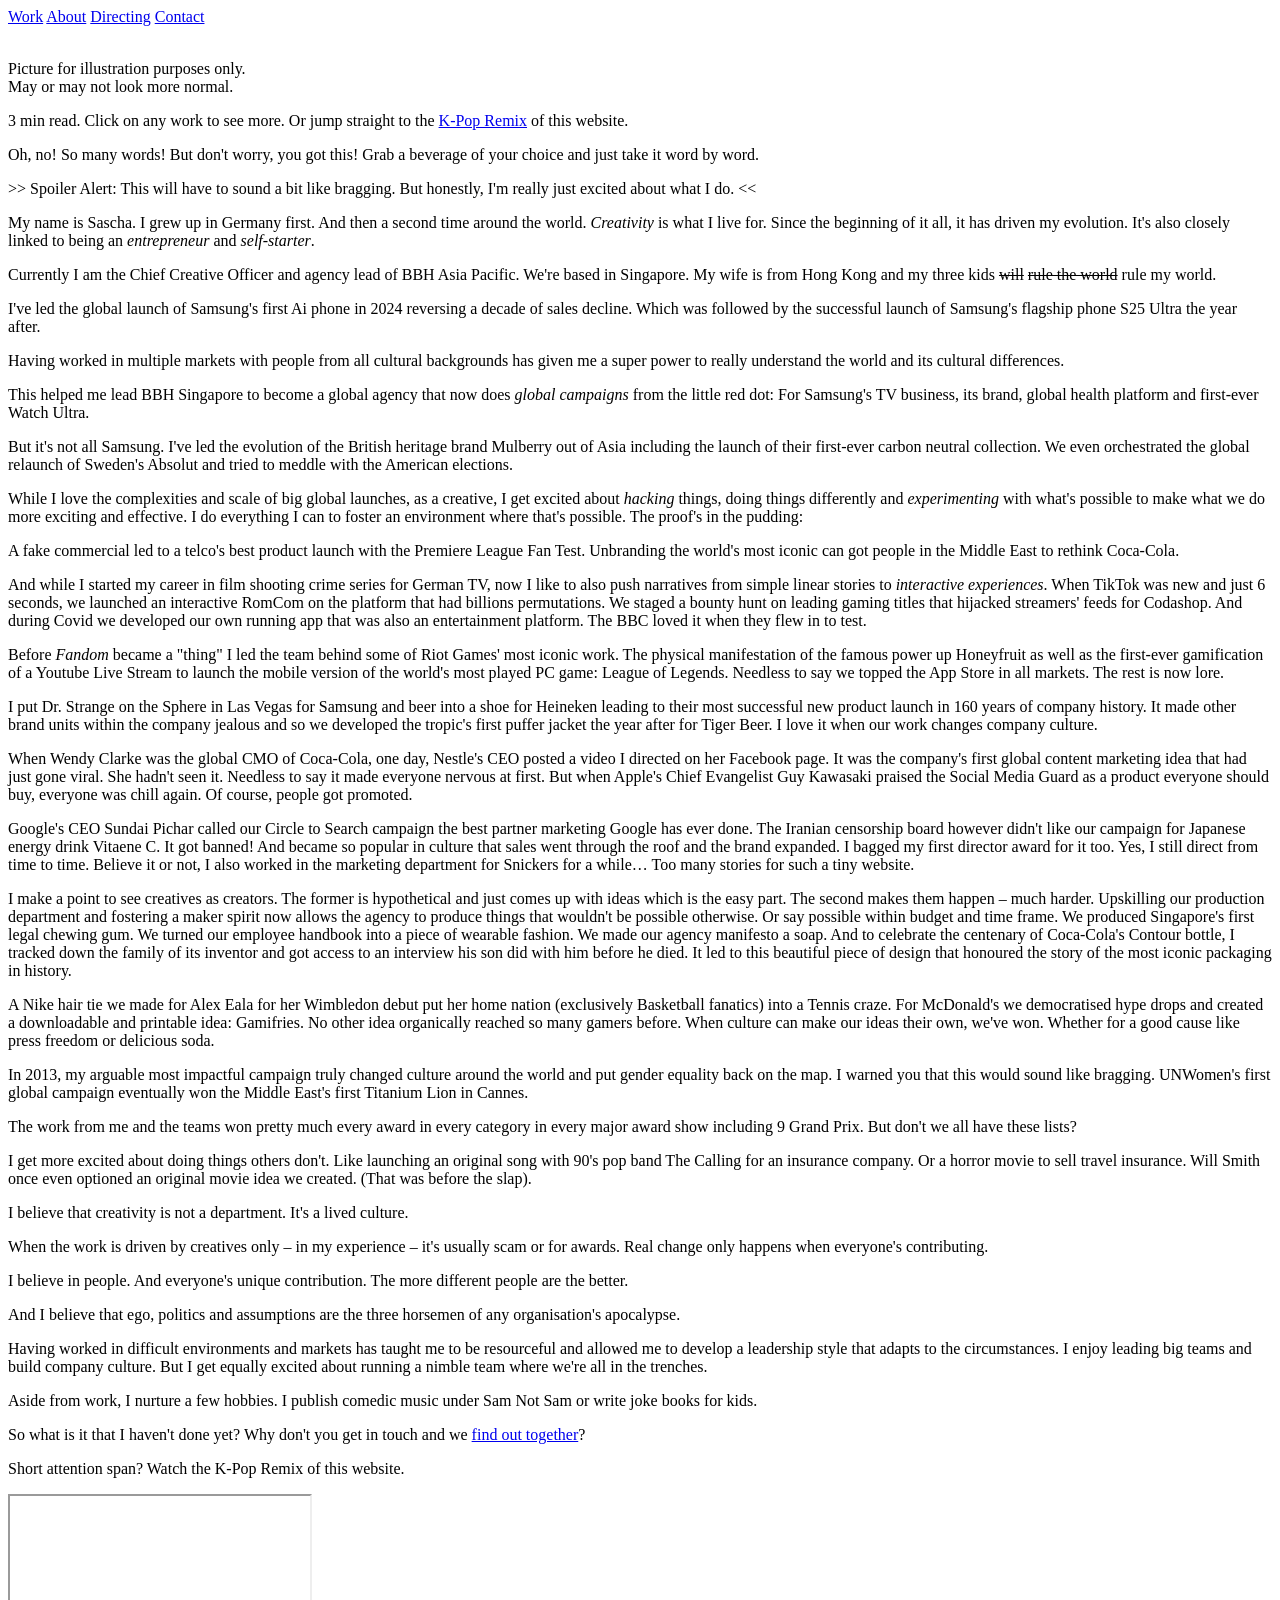
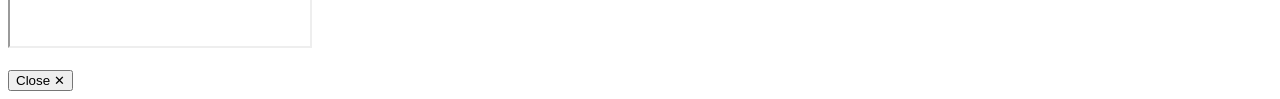
==== index.html @ b94d5d53 "Add files via upload" ====
<!DOCTYPE html>
<html lang="en">
<head>
<meta charset="UTF-8" />
<meta name="viewport" content="width=device-width, initial-scale=1.0" />
<title>thisguyprobablycostsalot — Sascha Kuntze</title>
<meta name="description" content="This is the personal portfolio website of Sascha Kuntze. A creative at large. He writes, directs, produces and is the Chief Creative Officer of BBH Singapore. Get in touch for collaborations and opportunities." />
<meta property="og:title" content="thisguyprobablycostsalot — Sascha Kuntze" />
<meta property="og:description" content="This is the personal portfolio website of Sascha Kuntze. A creative at large. He writes, directs, produces and is the Chief Creative Officer of BBH Singapore. Get in touch for collaborations and opportunities." />
<meta property="og:type" content="website" />
<link rel="icon" type="image/svg+xml" href="Favicon/favicon.svg" />
<link rel="preconnect" href="https://fonts.googleapis.com">
<link rel="preconnect" href="https://fonts.gstatic.com" crossorigin>
<link href="https://fonts.googleapis.com/css2?family=PT+Serif:ital,wght@0,400;0,700;1,400;1,700&family=Montserrat:wght@600;700&display=swap" rel="stylesheet">
<link rel="stylesheet" href="css/style.css" />
</head>
<body>

  <!-- CORNER NAV -->
  <a href="index.html" class="corner tl active">Work</a>
  <a href="about.html" class="corner tr">About</a>
  <a href="directing.html" class="corner bl">Directing</a>
  <a href="contact.html" class="corner br">Contact</a>

  <main class="stage">

    <div class="hero-img"><img src="Final_people%20images/Sascha_fashion.webp" alt=""></div>
    <p class="hero-cap">Picture for illustration purposes only.<br>May or may not look more normal.</p>

    <!-- read-time / intro micro-line -->
    <p class="read-line">3 min read. Click on any work to see more. Or jump straight to the <a href="#kpop">K-Pop Remix</a> of this website.</p>

    <div class="copy">
      <p>Oh, no! So many words! But don't worry, you got this! Grab a beverage of your choice and just take it word by word.</p>

      <p>&gt;&gt; Spoiler Alert: This will have to sound a bit like bragging. But honestly, I'm really just excited about what I do. &lt;&lt;</p>

      <p>My name is Sascha. I grew up in Germany first. And then a second time around the world. <em>Creativity</em> is what I live for. Since the beginning of it all, it has driven my evolution. It's also closely linked to being an <em>entrepreneur</em> and <em>self-starter</em>.</p>

      <p>Currently I am the Chief Creative Officer and agency lead of BBH Asia Pacific. We're based in Singapore. My wife is from Hong Kong and my three kids <s>will</s> <s>rule the world</s> rule my world.</p>

      <p>I've led the global launch of Samsung's <span class="w" data-n="01">first Ai phone</span> in 2024 reversing a decade of sales decline. Which was followed by the successful launch of Samsung's flagship phone <span class="w" data-n="02">S25 Ultra</span> the year after.</p>

      <p>Having worked in multiple markets with people from all cultural backgrounds has given me a super power to really understand the world and its cultural differences.</p>

      <p>This helped me lead BBH Singapore to become a global agency that now does <em>global campaigns</em> from the little red dot: For Samsung's <span class="w" data-n="03">TV business</span>, its <span class="w" data-n="04">brand</span>, global <span class="w" data-n="05">health platform</span> and first-ever <span class="w" data-n="06">Watch Ultra</span>.</p>

      <p>But it's not all Samsung. I've led the evolution of the British heritage brand <span class="w" data-n="07">Mulberry</span> out of Asia including the launch of their first-ever <span class="w" data-n="08">carbon neutral collection</span>. We even orchestrated the global relaunch of Sweden's <span class="w" data-n="09">Absolut</span> and tried to meddle with the <span class="w" data-n="10">American elections</span>.</p>

      <p>While I love the complexities and scale of big global launches, as a creative, I get excited about <em>hacking</em> things, doing things differently and <em>experimenting</em> with what's possible to make what we do more exciting and effective. I do everything I can to foster an environment where that's possible. The proof's in the pudding:</p>

      <p>A fake commercial led to a telco's best product launch with the <span class="w" data-n="11">Premiere League Fan Test</span>. Unbranding the world's most iconic can got people in the Middle East to rethink <span class="w" data-n="12">Coca-Cola</span>.</p>

      <p>And while I started my career in film shooting crime series for <span class="w" data-n="13">German TV</span>, now I like to also push narratives from simple linear stories to <em>interactive</em> <em>experiences</em>. When TikTok was new and just 6 seconds, we launched an interactive <span class="w" data-n="14">RomCom</span> on the platform that had billions permutations. We staged a bounty hunt on leading gaming titles that hijacked streamers' feeds for <span class="w" data-n="15">Codashop</span>. And during Covid we developed our own <span class="w" data-n="16">running app</span> that was also an entertainment platform. The BBC loved it when they flew in to test.</p>

      <p>Before <em>Fandom</em> became a "thing" I led the team behind some of Riot Games' most iconic work. The physical manifestation of the famous power up <span class="w" data-n="17">Honeyfruit</span> as well as the first-ever gamification of a <span class="w" data-n="18">Youtube Live Stream</span> to launch the mobile version of the world's most played PC game: League of Legends. Needless to say we topped the App Store in all markets. The rest is now lore.</p>

      <p>I put <span class="w" data-n="19">Dr. Strange on the Sphere</span> in Las Vegas for Samsung and <span class="w" data-n="20">beer into a shoe</span> for Heineken leading to their most successful new product launch in 160 years of company history. It made other brand units within the company jealous and so we developed the tropic's first <span class="w" data-n="21">puffer jacket</span> the year after for Tiger Beer. I love it when our work changes company culture.</p>

      <p>When Wendy Clarke was the global CMO of Coca-Cola, one day, Nestle's CEO posted a video I directed on her Facebook page. It was the company's first global content marketing idea that had just gone viral. She hadn't seen it. Needless to say it made everyone nervous at first. But when Apple's Chief Evangelist Guy Kawasaki praised the <span class="w" data-n="22">Social Media Guard</span> as a product everyone should buy, everyone was chill again. Of course, people got promoted.</p>

      <p>Google's CEO Sundai Pichar called our <span class="w" data-n="23">Circle to Search</span> campaign the best partner marketing Google has ever done. The Iranian censorship board however didn't like our campaign for Japanese energy drink <span class="w" data-n="24">Vitaene C</span>. It got banned! And became so popular in culture that sales went through the roof and the brand expanded. I bagged my first director award for it too. Yes, I still direct from time to time. Believe it or not, I also worked in the marketing department for Snickers for a while… Too many stories for such a tiny website.</p>

      <p>I make a point to see creatives as creators. The former is hypothetical and just comes up with ideas which is the easy part. The second makes them happen – much harder. Upskilling our production department and fostering a maker spirit now allows the agency to produce things that wouldn't be possible otherwise. Or say possible within budget and time frame. We produced Singapore's first <span class="w" data-n="25">legal chewing gum</span>. We turned our employee handbook into a piece of <span class="w" data-n="26">wearable fashion</span>. We made our agency manifesto a <span class="w" data-n="27">soap</span>. And to celebrate the centenary of Coca-Cola's Contour bottle, I tracked down the family of its inventor and got access to an interview his son did with him before he died. It led to this beautiful piece of <span class="w" data-n="28">design</span> that honoured the story of the most iconic packaging in history.</p>

      <p>A <span class="w" data-n="29">Nike hair tie</span> we made for Alex Eala for her Wimbledon debut put her home nation (exclusively Basketball fanatics) into a Tennis craze. For McDonald's we democratised hype drops and created a downloadable and printable idea: <span class="w" data-n="30">Gamifries</span>. No other idea organically reached so many gamers before. When culture can make our ideas their own, we've won. Whether for a good cause like <span class="w" data-n="31">press freedom</span> or delicious <span class="w" data-n="32">soda</span>.</p>

      <p>In 2013, my arguable most impactful campaign truly changed culture around the world and put gender equality back on the map. I warned you that this would sound like bragging. UNWomen's first global campaign eventually won the Middle East's first <span class="w" data-n="33">Titanium Lion</span> in Cannes.</p>

      <p>The work from me and the teams won pretty much every award in every category in every major award show including 9 Grand Prix. But don't we all have these lists?</p>

      <p>I get more excited about doing things others don't. Like launching an original song with 90's pop band <span class="w" data-n="34">The Calling</span> for an insurance company. Or a <span class="w" data-n="35">horror movie</span> to sell travel insurance. Will Smith once even optioned an original movie idea we created. (That was before the slap).</p>

      <p>I believe that creativity is not a department. It's a lived culture.</p>

      <p>When the work is driven by creatives only – in my experience – it's usually scam or for awards. Real change only happens when everyone's contributing.</p>

      <p>I believe in people. And everyone's unique contribution. The more different people are the better.</p>

      <p>And I believe that ego, politics and assumptions are the three horsemen of any organisation's apocalypse.</p>

      <p>Having worked in difficult environments and markets has taught me to be resourceful and allowed me to develop a leadership style that adapts to the circumstances. I enjoy leading big teams and build company culture. But I get equally excited about running a nimble team where we're all in the trenches.</p>

      <p>Aside from work, I nurture a few hobbies. I publish comedic music under <span class="w" data-n="36">Sam Not Sam</span> or write <span class="w" data-n="37">joke books</span> for kids.</p>

      <p>So what is it that I haven't done yet? Why don't you get in touch and we <a class="contact-link" href="contact.html">find out together</a>?</p>
    </div>
  </main>

  <!-- K-POP REMIX video (jump target from the read-line) -->
  <section class="kpop" id="kpop">
    <p class="kpop-title">Short attention span? Watch the K-Pop Remix of this website.</p>
    <div class="kpop-frame">
      <iframe src="https://www.youtube.com/embed/HgzJBcgnZ-g?rel=0&modestbranding=1" allow="fullscreen; picture-in-picture" allowfullscreen></iframe>
    </div>
  </section>

  <div class="logo-block first"><div class="logo-grid" id="aoy-grid"></div></div>
  <div class="logo-block second"><div class="logo-grid" id="award-grid"></div></div>

  <!-- end-of-page gif -->
  <div class="end-gif"><img src="end.gif" alt=""></div>

  <div class="lightbox" id="lightbox">
    <button class="close" aria-label="Close">Close ✕</button>
    <div class="frame"><div class="slot"></div></div>
  </div>

  <script src="js/main.js"></script>
</body>
</html>
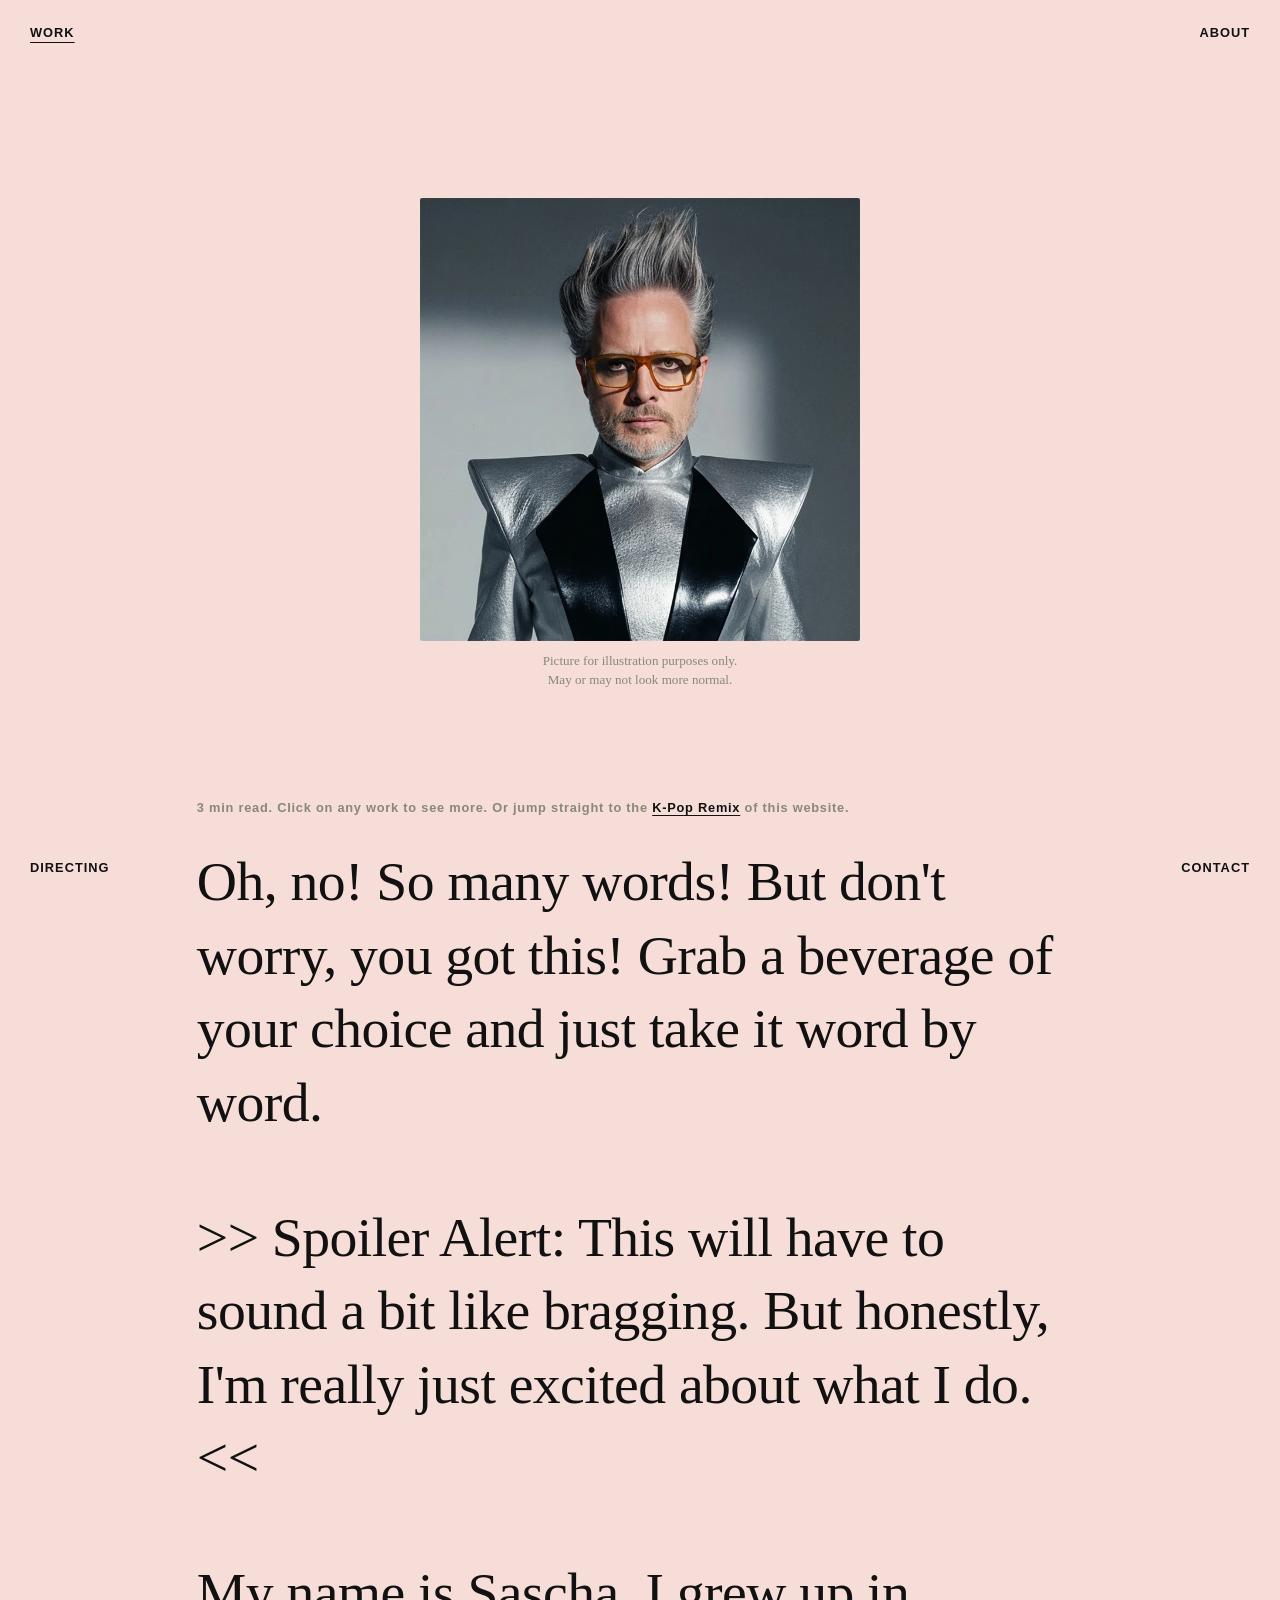
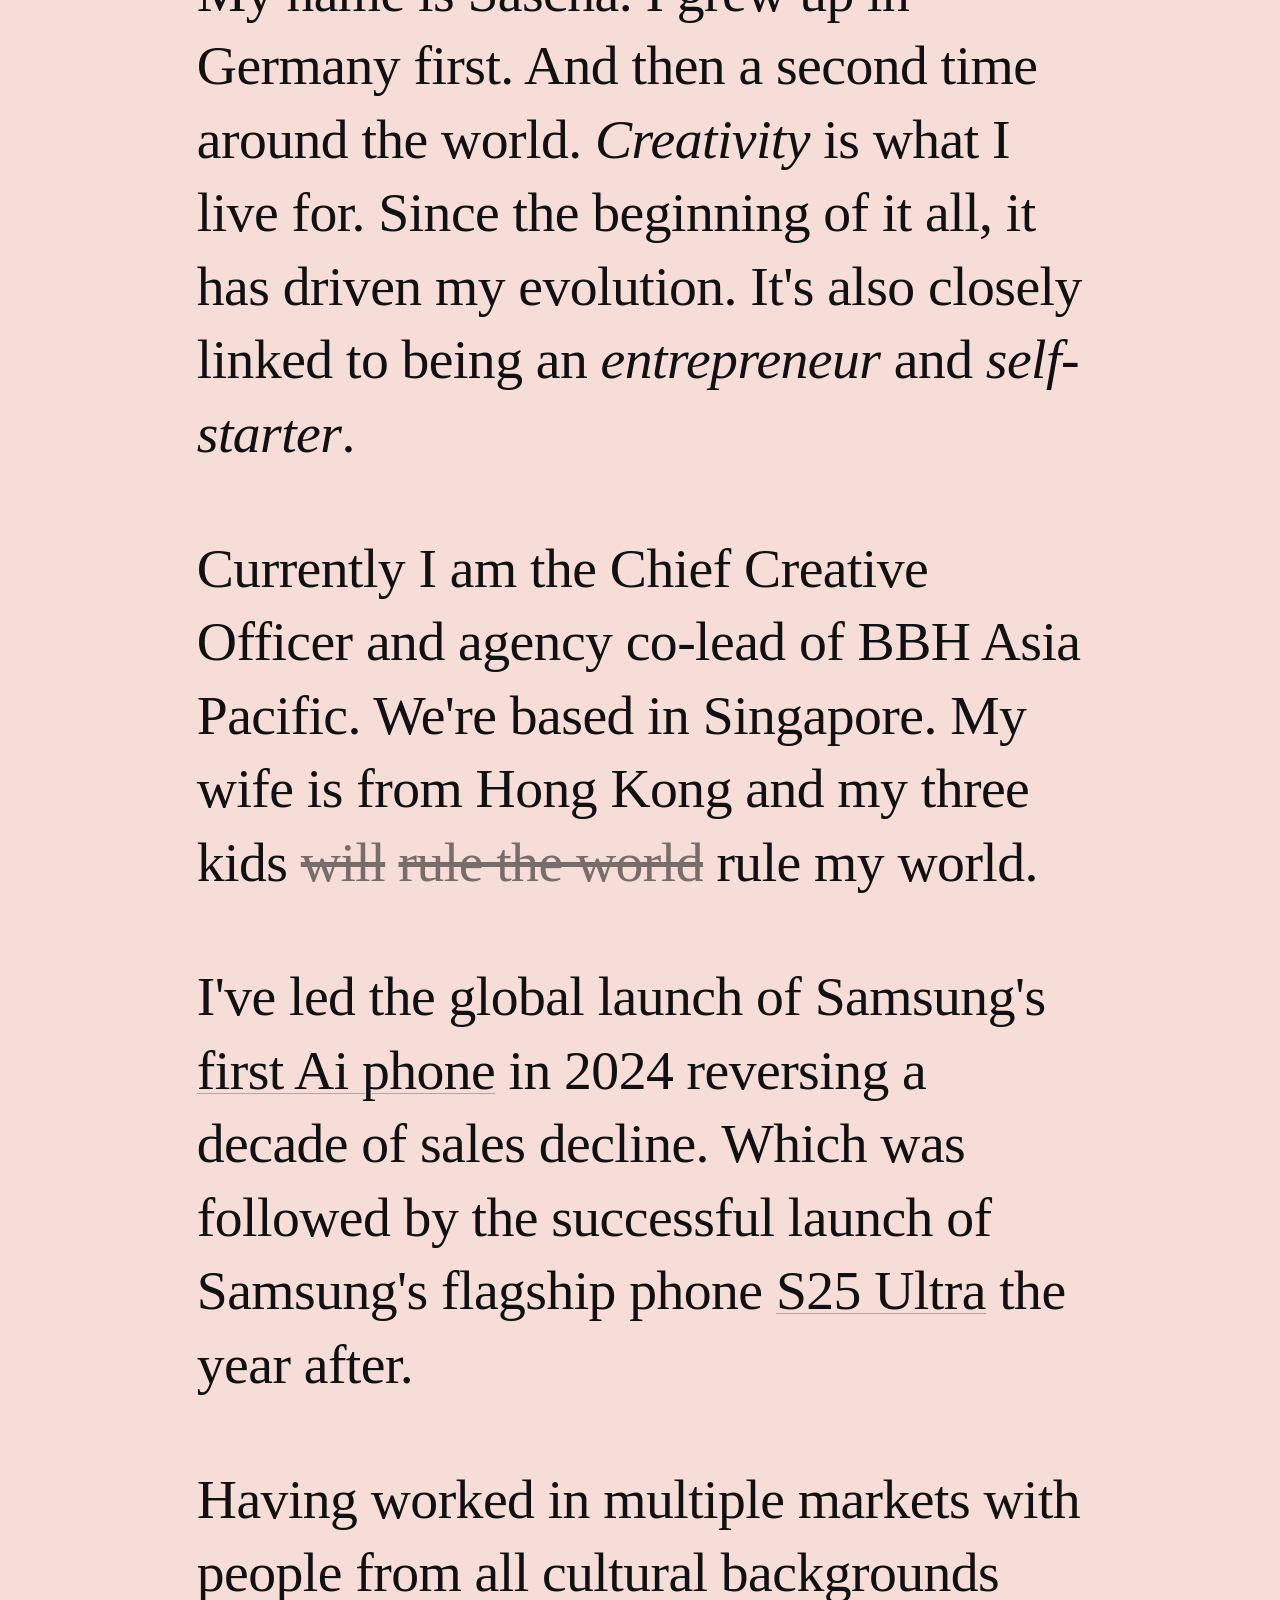
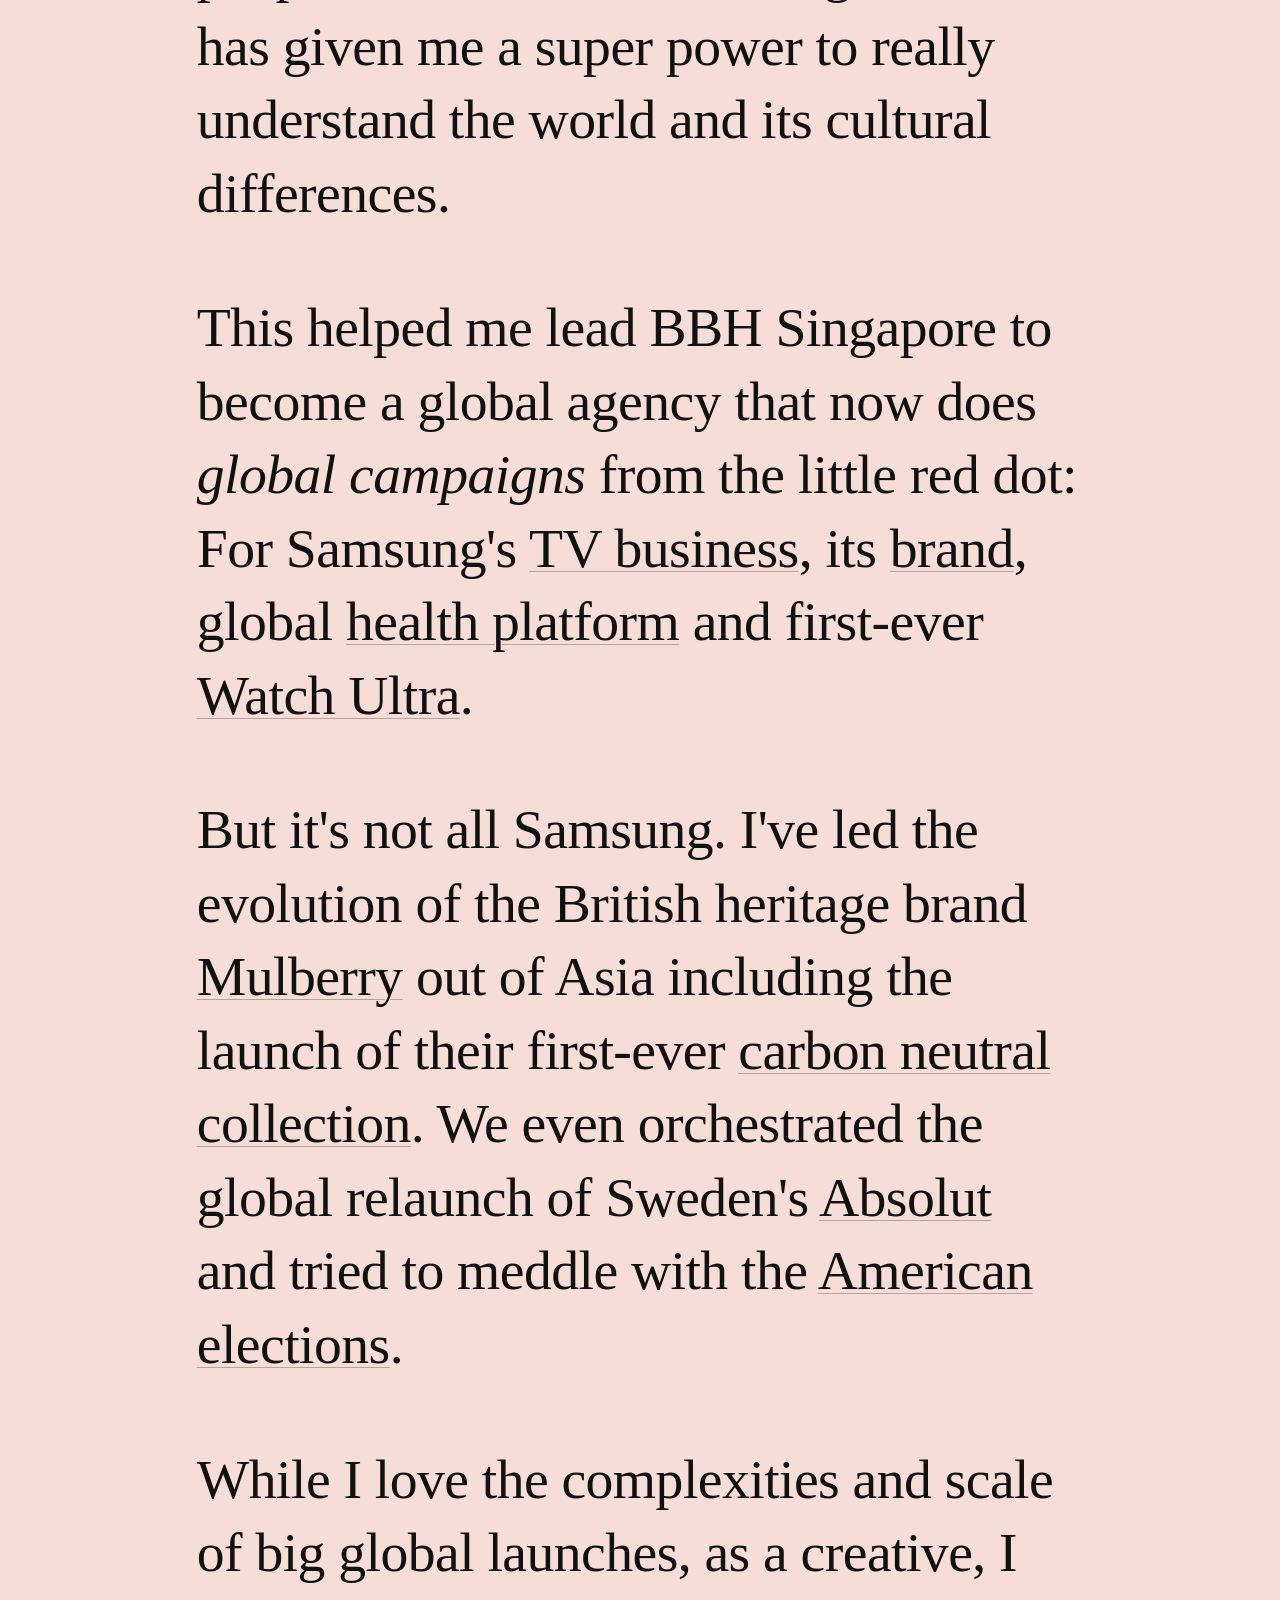
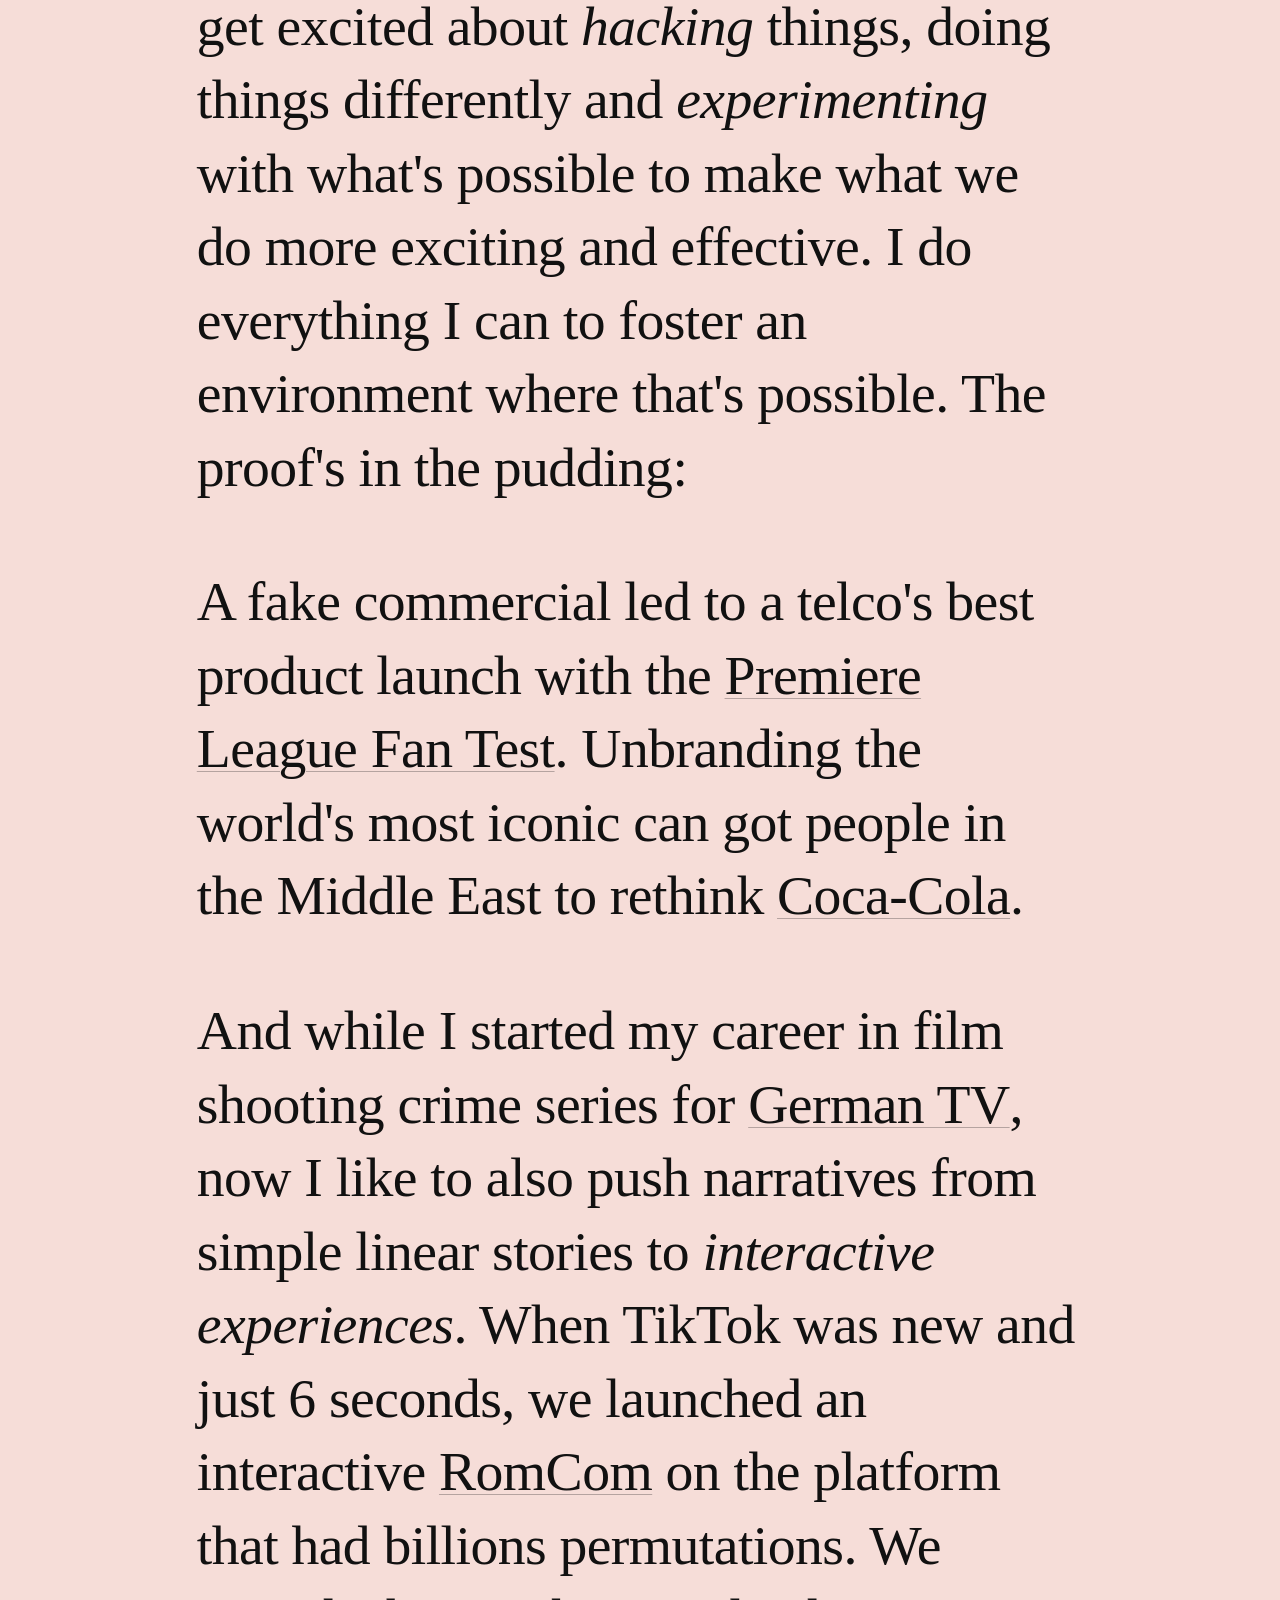
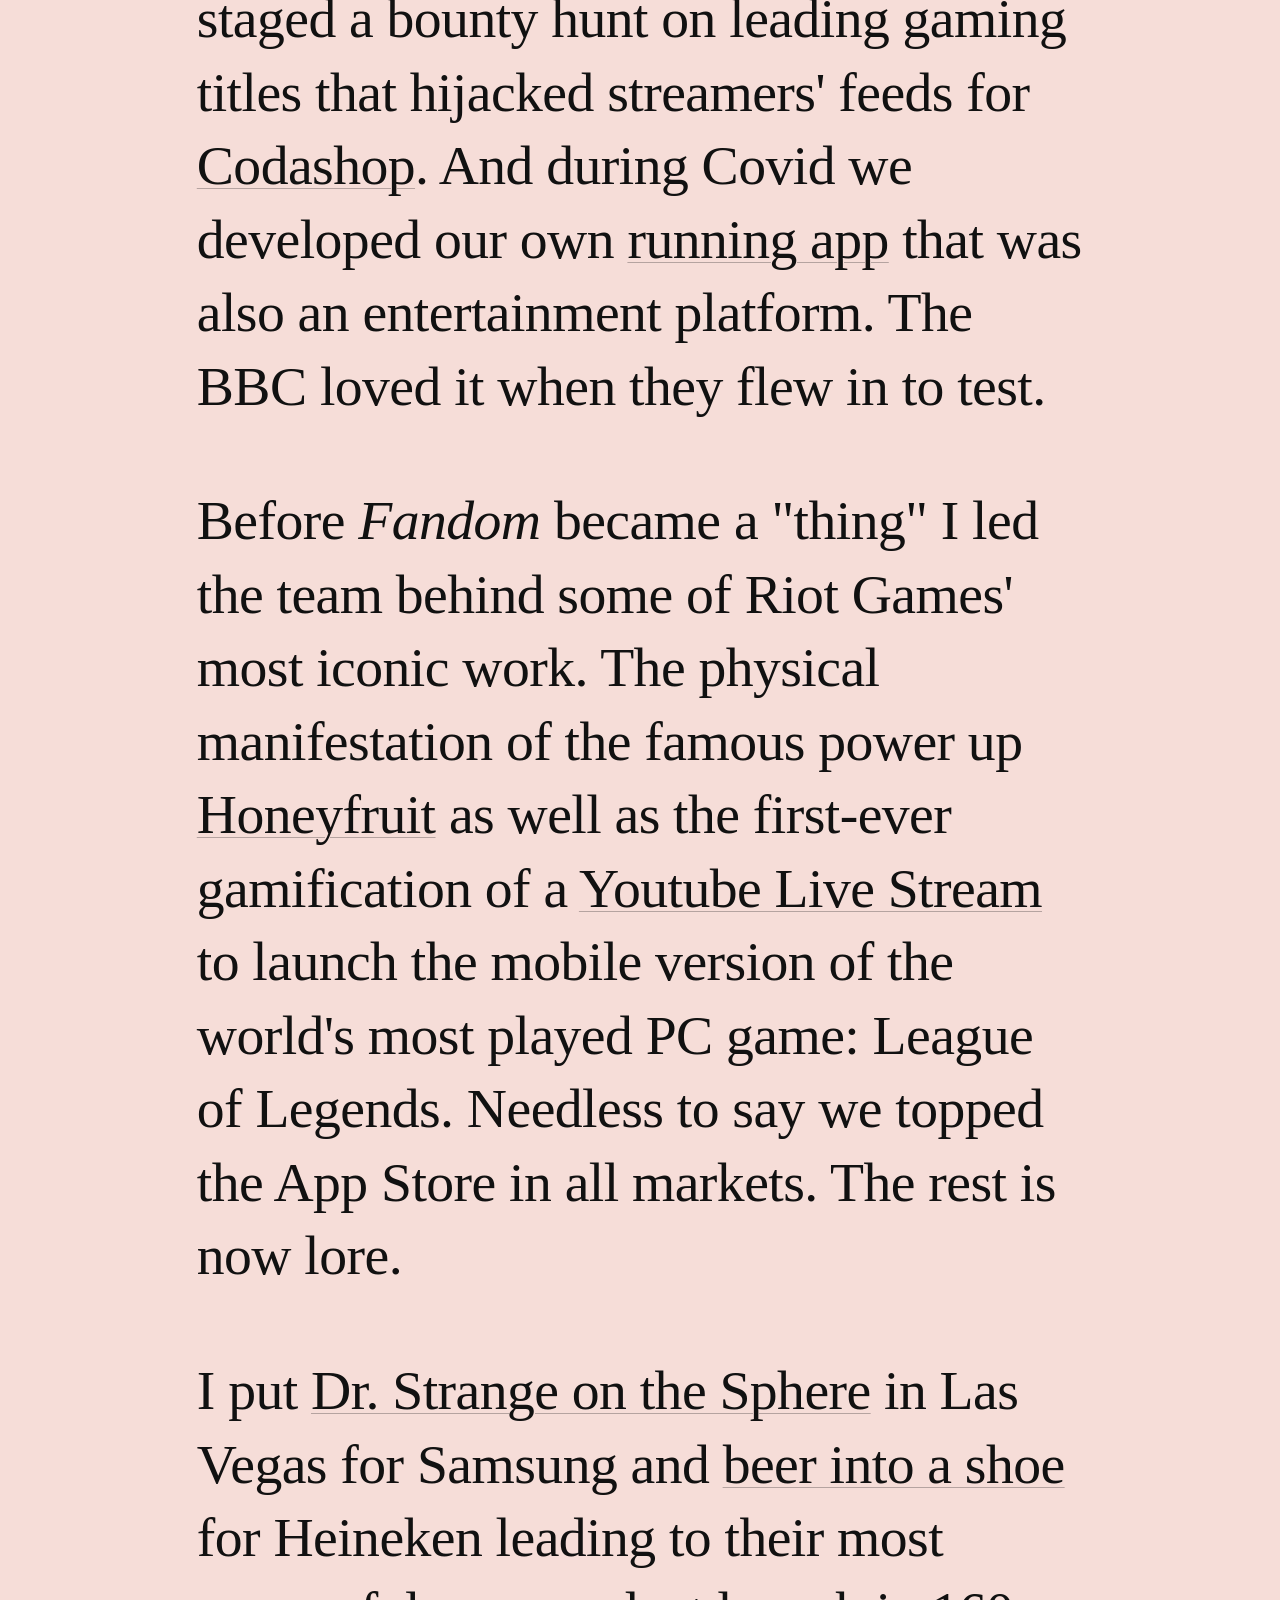
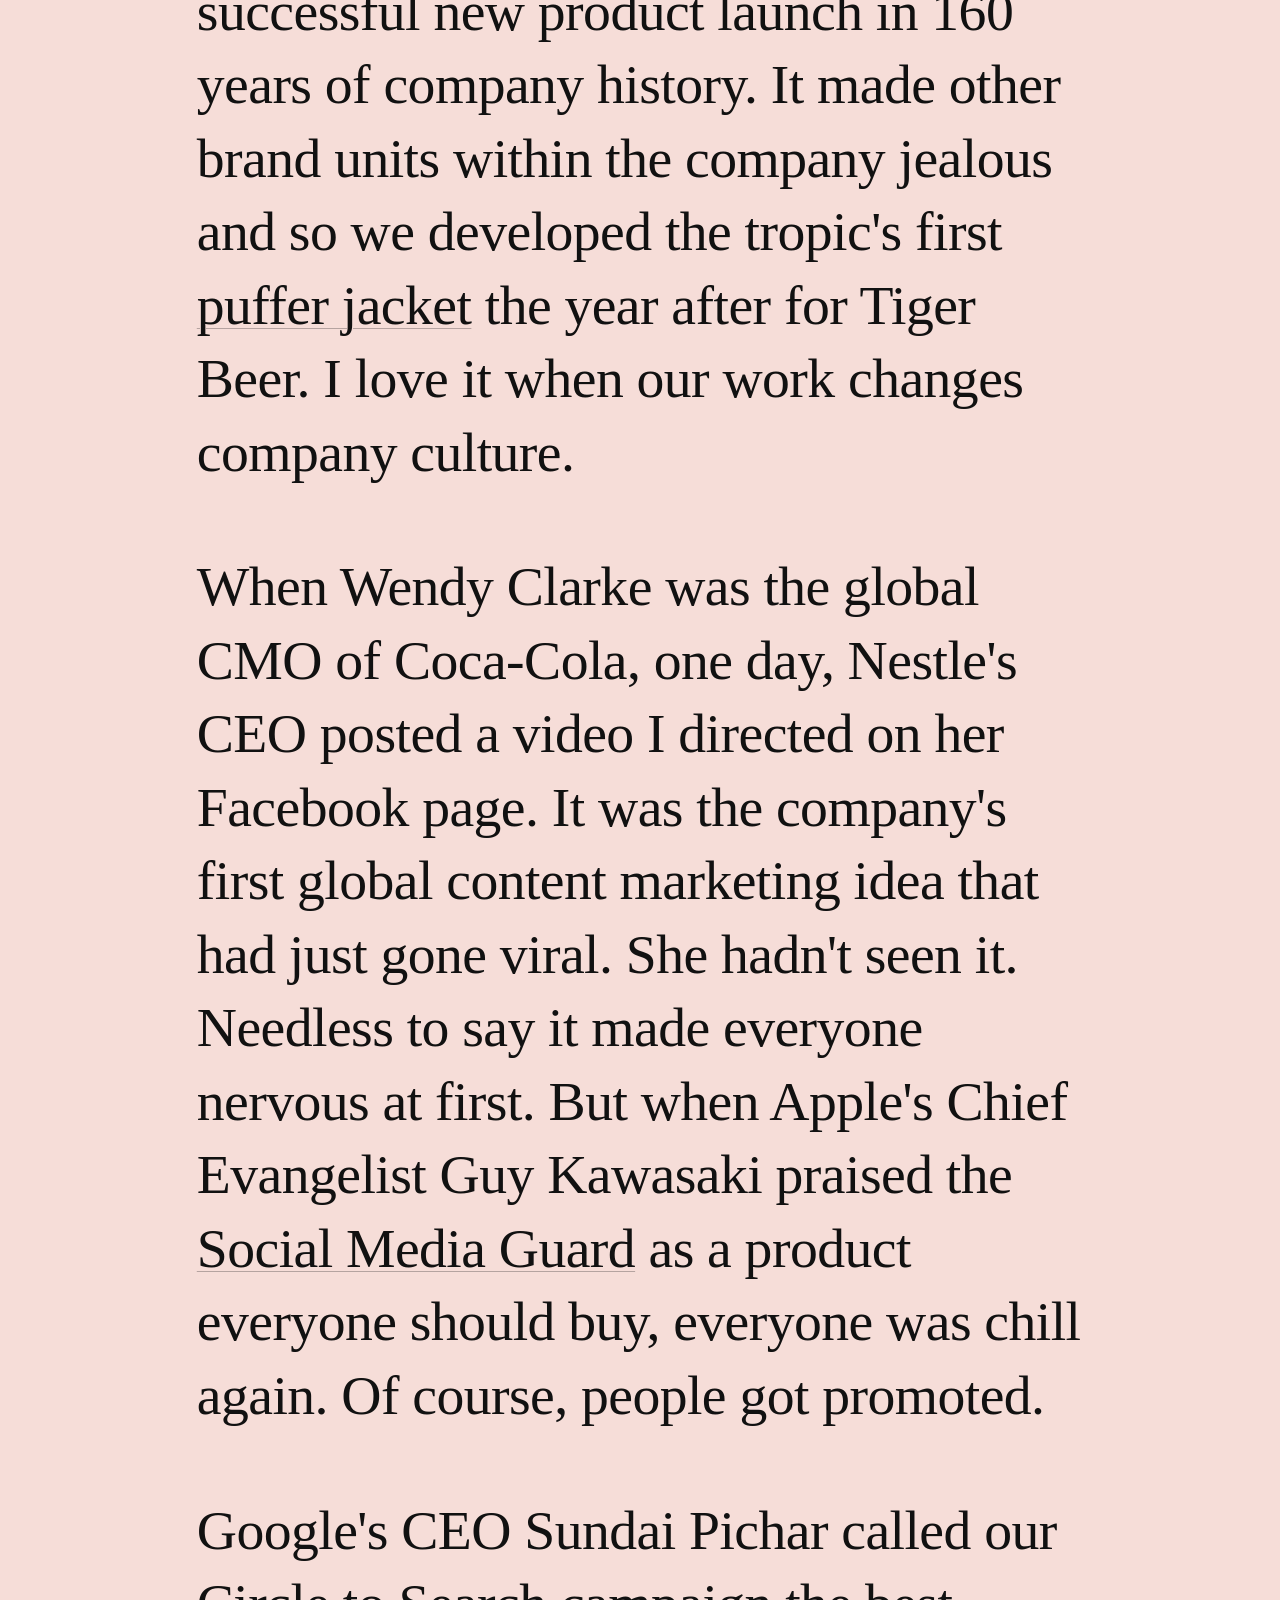
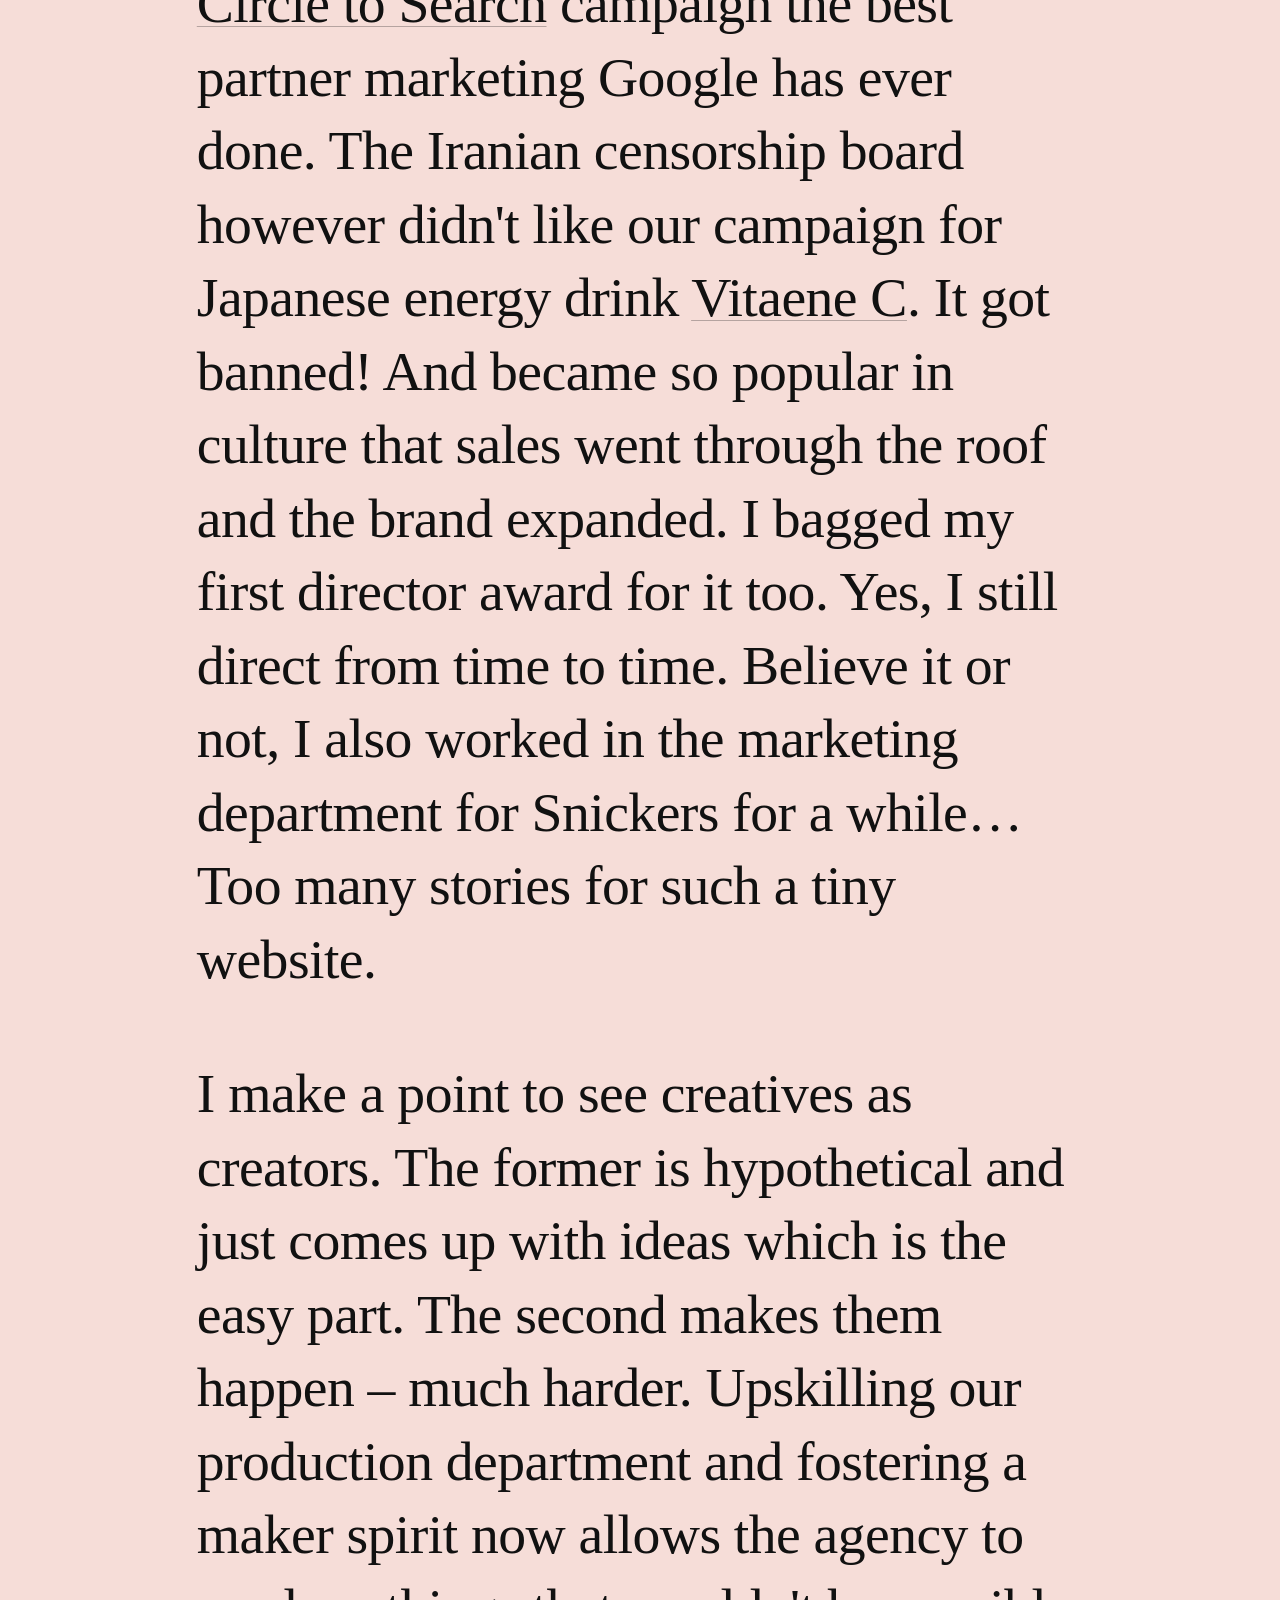
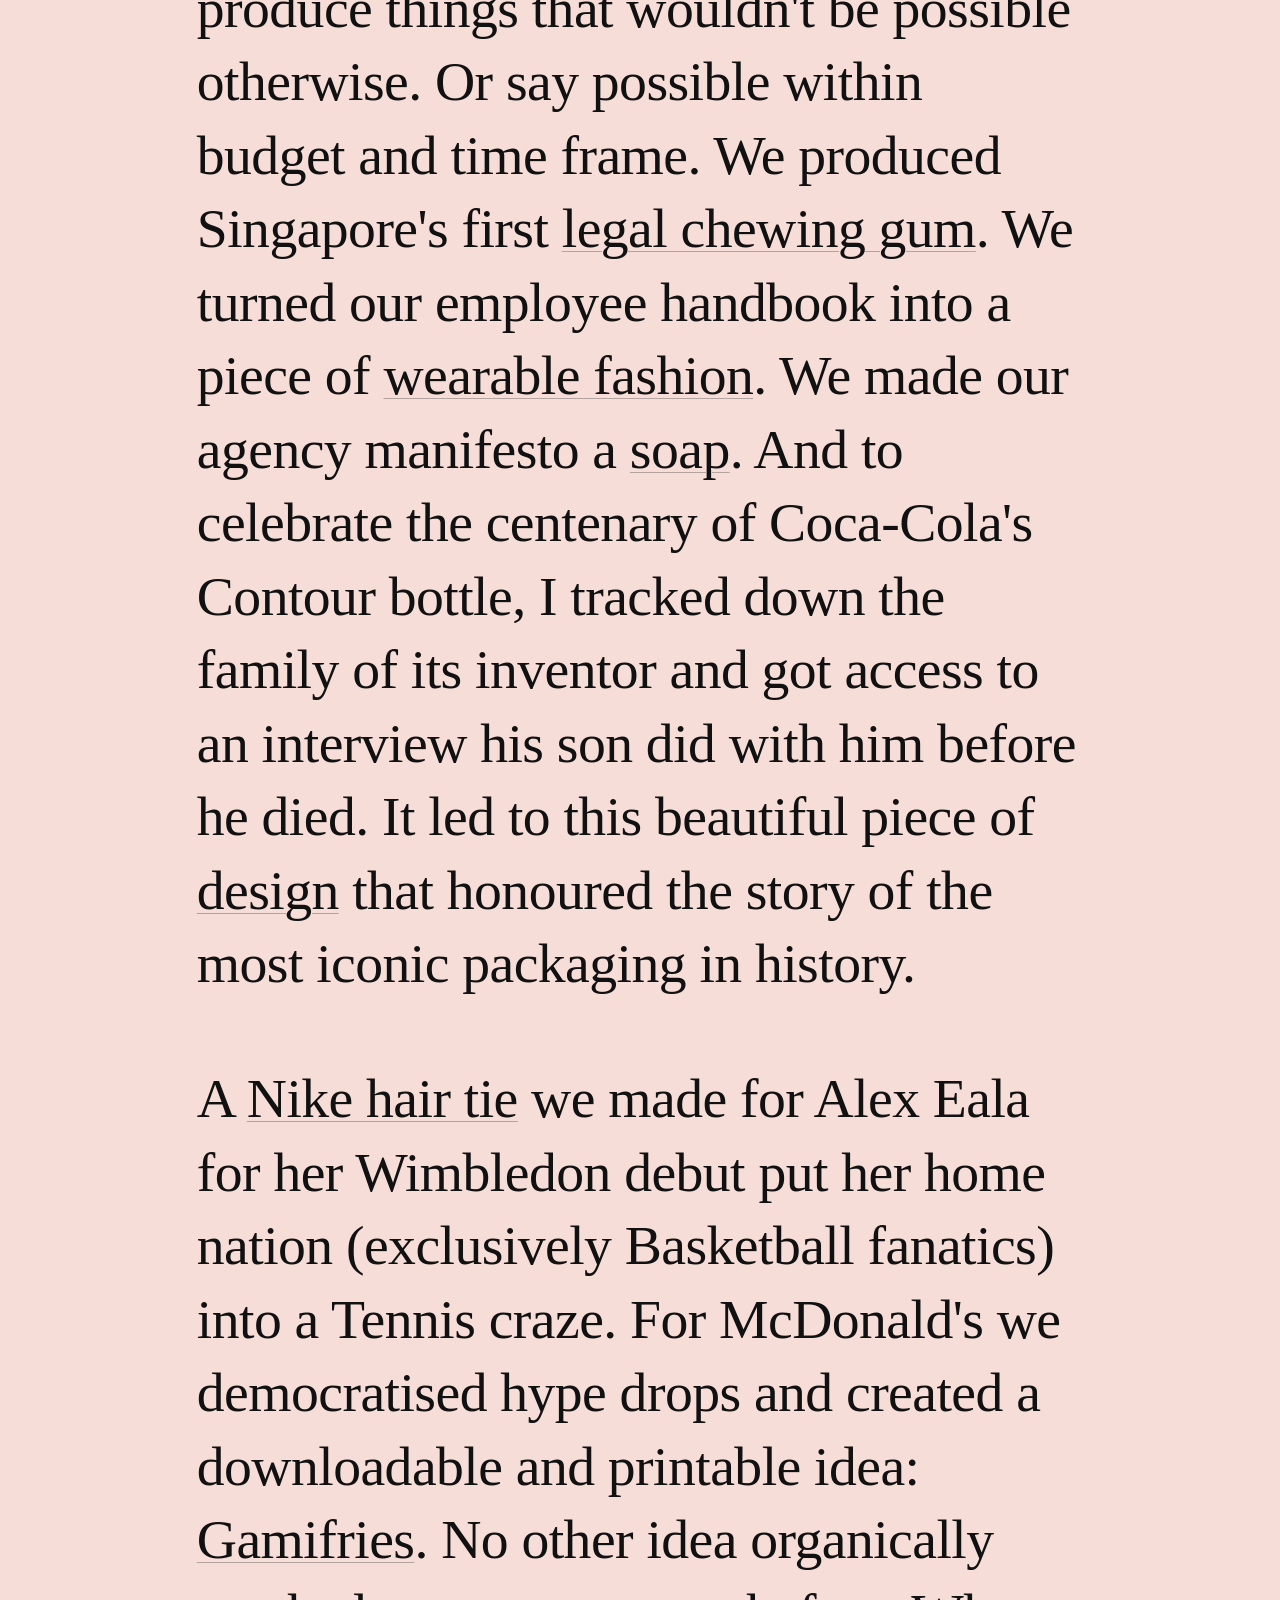
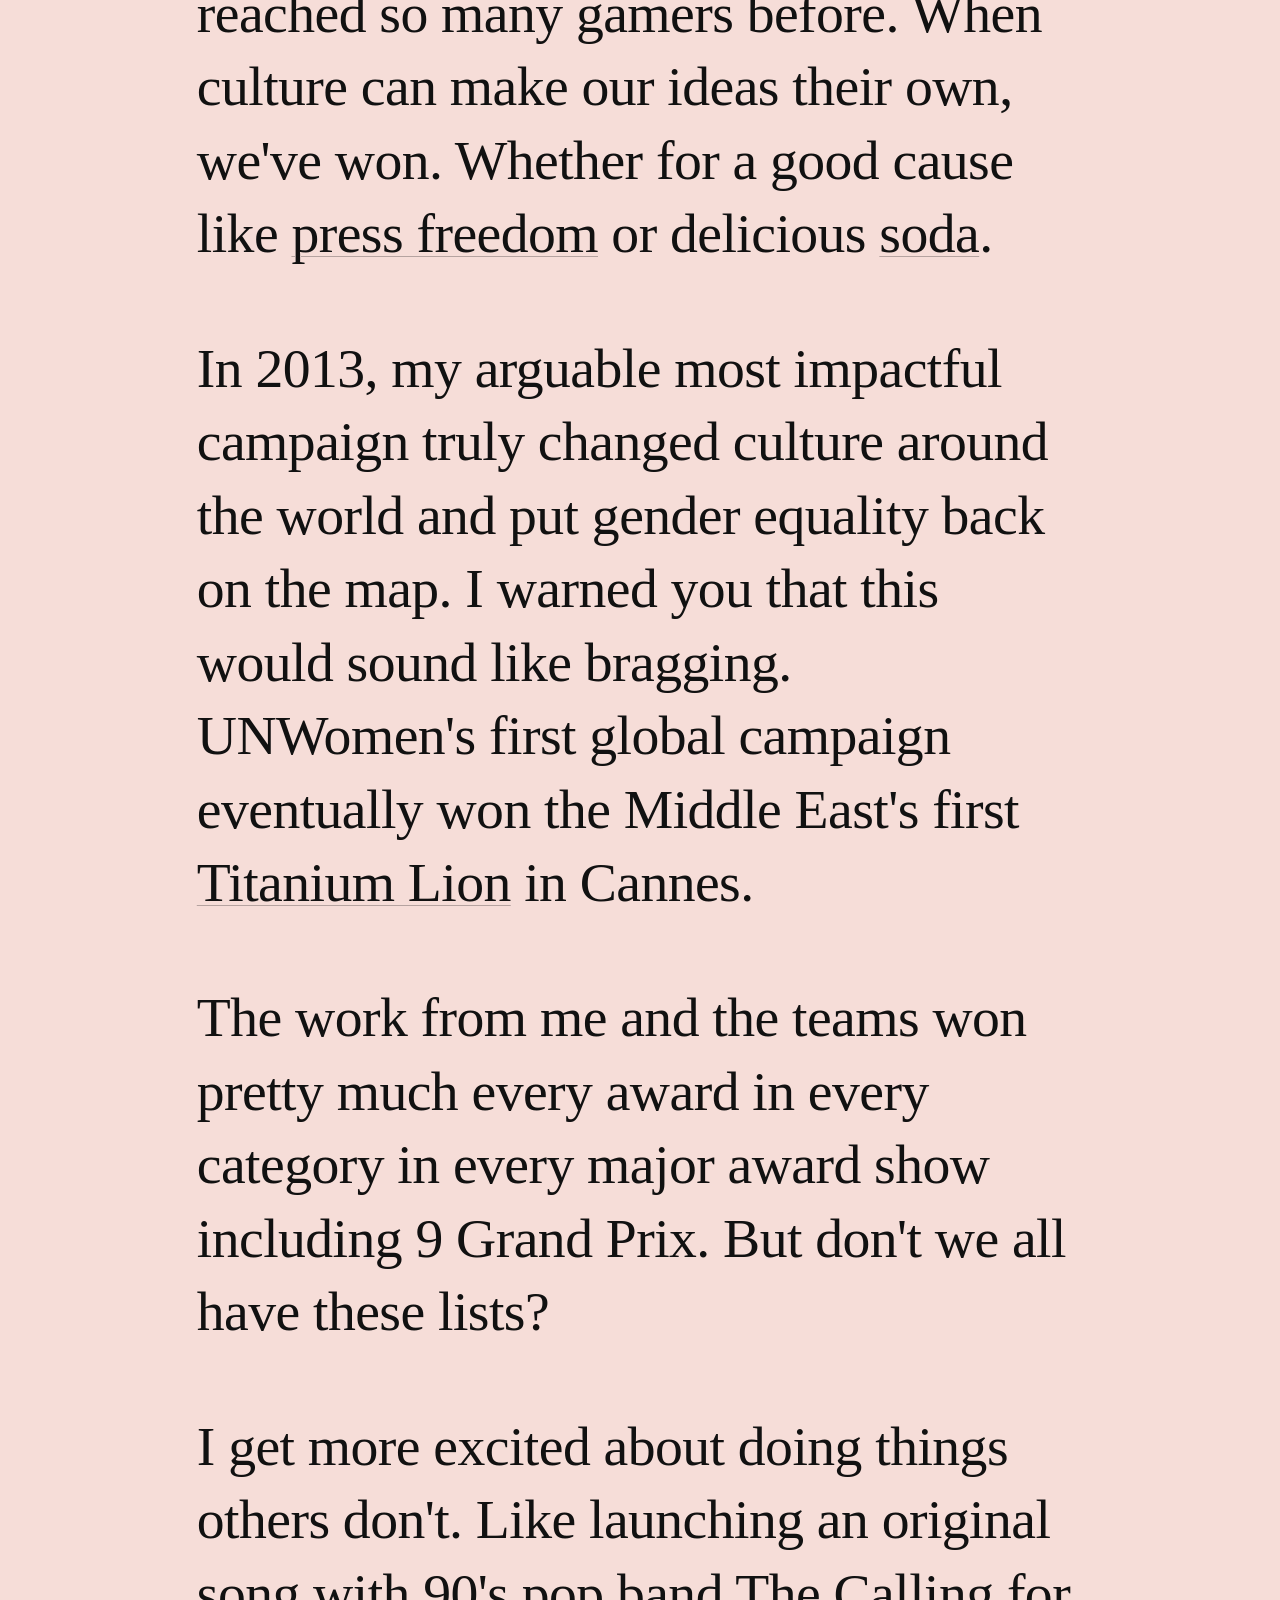
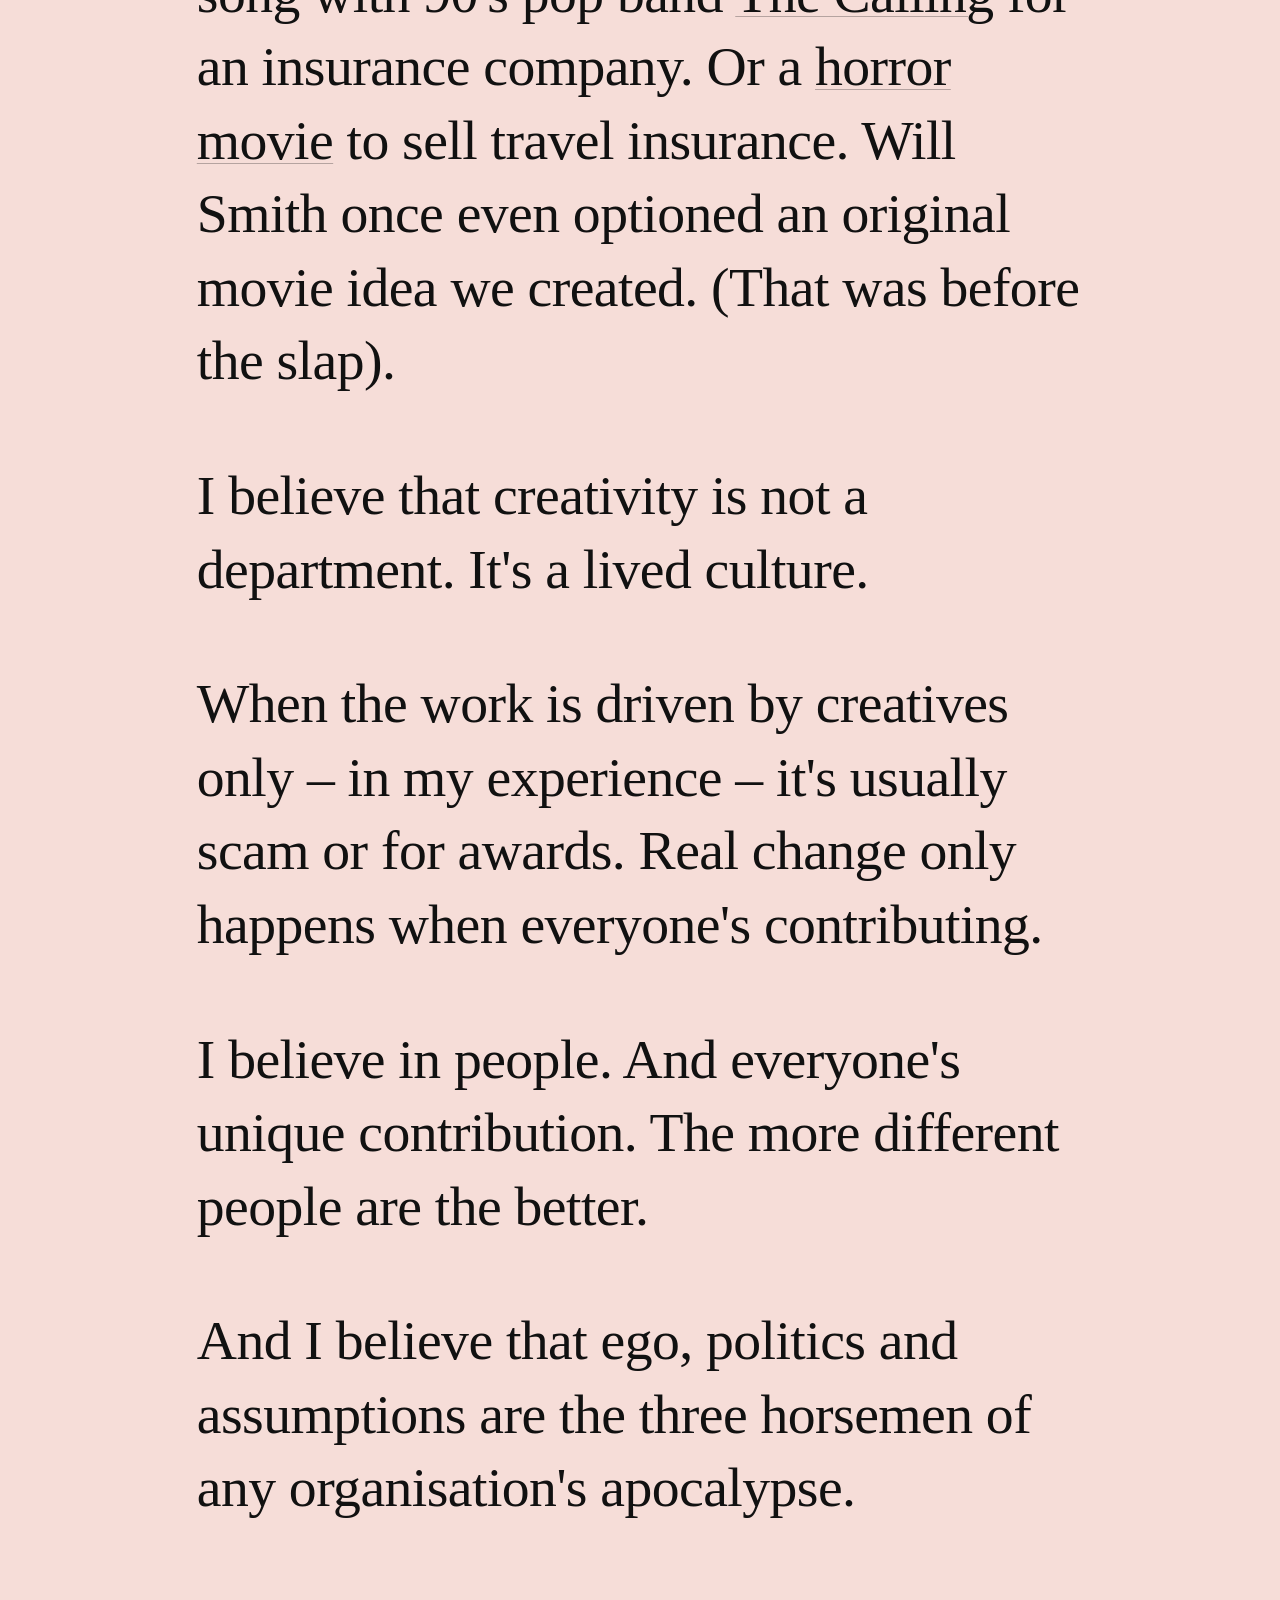
==== commit 0f906e39: "Update index.html" ====
--- a/index.html
+++ b/index.html
@@ -37,7 +37,7 @@
 
       <p>My name is Sascha. I grew up in Germany first. And then a second time around the world. <em>Creativity</em> is what I live for. Since the beginning of it all, it has driven my evolution. It's also closely linked to being an <em>entrepreneur</em> and <em>self-starter</em>.</p>
 
-      <p>Currently I am the Chief Creative Officer and agency lead of BBH Asia Pacific. We're based in Singapore. My wife is from Hong Kong and my three kids <s>will</s> <s>rule the world</s> rule my world.</p>
+      <p>Currently I am the Chief Creative Officer and agency co-lead of BBH Asia Pacific. We're based in Singapore. My wife is from Hong Kong and my three kids <s>will</s> <s>rule the world</s> rule my world.</p>
 
       <p>I've led the global launch of Samsung's <span class="w" data-n="01">first Ai phone</span> in 2024 reversing a decade of sales decline. Which was followed by the successful launch of Samsung's flagship phone <span class="w" data-n="02">S25 Ultra</span> the year after.</p>
 
--- a/css/style.css
+++ b/css/style.css
@@ -0,0 +1,170 @@
+/* ============================================================
+   thisguyprobablycostsalot — portfolio
+   Fonts: PT Serif (all copy) · Montserrat (menu + close button)
+   ============================================================ */
+
+:root{
+  --bg:#f6ddd8;          /* soft blush pink */
+  --fg:#111111;
+  --hover:#ffffff;
+  --muted:#8a867c;
+  --maxw:1040px;
+}
+*{margin:0;padding:0;box-sizing:border-box;}
+html{scroll-behavior:smooth;}
+body{
+  background:var(--bg);
+  color:var(--fg);
+  font-family:'PT Serif',Georgia,serif;
+  -webkit-font-smoothing:antialiased;
+  overflow-x:hidden;
+  line-height:1.35;
+}
+a{color:inherit;text-decoration:none;}
+img{max-width:100%;display:block;}
+::selection{background:#111;color:#fff;}
+
+/* ---------- CORNER NAV (Montserrat, original size) ---------- */
+.corner{
+  position:fixed;z-index:500;
+  font-family:'Montserrat',sans-serif;
+  font-weight:700;font-size:.8rem;letter-spacing:.08em;text-transform:uppercase;
+  padding:24px 30px;transition:opacity .25s;
+}
+.corner:hover{opacity:.5;}
+.corner.active{text-decoration:underline;text-underline-offset:5px;}
+.tl{top:0;left:0;} .tr{top:0;right:0;} .bl{bottom:0;left:0;} .br{bottom:0;right:0;}
+
+/* ---------- CENTRE STAGE ---------- */
+.stage{max-width:var(--maxw);margin:0 auto;padding:16vh 6vw 20vh;}
+
+.hero-img{max-width:440px;margin:6vh auto 10px;}
+.hero-img img{width:100%;border-radius:2px;}
+.hero-cap{text-align:center;font-size:.82rem;color:var(--muted);line-height:1.5;margin-bottom:12vh;}
+
+/* read-time / intro micro-line above the big copy */
+.read-line{
+  font-family:'Montserrat',sans-serif;font-weight:600;
+  font-size:.8rem;letter-spacing:.06em;color:var(--muted);
+  margin-bottom:2.2em;line-height:1.5;
+}
+.read-line a{text-decoration:underline;text-underline-offset:3px;color:var(--fg);}
+.read-line a:hover{opacity:.55;}
+
+/* big scrollable copy — in-between size */
+.copy{font-weight:400;font-size:clamp(2.25rem,4.35vw,3.5rem);line-height:1.32;letter-spacing:-.01em;overflow-wrap:break-word;}
+.copy p{margin:0 0 1.1em;}
+.copy em{font-style:italic;}
+.copy s{opacity:.55;}
+
+/* ---------- CLICKABLE / HOVER WORDS ---------- */
+.w{
+  position:relative;display:inline;cursor:pointer;
+  color:var(--fg);transition:color .2s ease;
+  text-decoration:underline;text-decoration-thickness:1px;text-underline-offset:4px;
+  text-decoration-color:rgba(17,17,17,.28);
+}
+.w:hover{color:var(--hover);text-decoration-color:transparent;}
+.w .thumb{
+  position:fixed;top:0;left:0;
+  width:min(39vw,460px);height:auto;
+  opacity:0;transform:translate(-50%,-50%) scale(.94);
+  transition:opacity .3s ease,transform .45s cubic-bezier(.16,1,.3,1);
+  pointer-events:none;z-index:-1;border-radius:3px;
+  box-shadow:0 20px 60px rgba(0,0,0,.25);
+}
+.w:hover .thumb{opacity:1;transform:translate(-50%,-50%) scale(1);}
+
+.contact-link{text-decoration:underline;text-underline-offset:4px;font-weight:700;}
+.contact-link:hover{opacity:.55;}
+
+/* ---------- K-POP REMIX video (end of copy) ---------- */
+.kpop{max-width:var(--maxw);margin:12vh auto 0;padding:0 6vw;scroll-margin-top:10vh;}
+.kpop .kpop-title{
+  font-weight:700;font-size:clamp(1.4rem,2.6vw,2rem);line-height:1.25;
+  margin-bottom:20px;letter-spacing:-.01em;
+}
+.kpop .kpop-frame{position:relative;width:100%;aspect-ratio:16/9;background:#000;border-radius:4px;overflow:hidden;}
+.kpop .kpop-frame iframe{width:100%;height:100%;border:0;}
+
+/* end-of-page gif on WORK */
+.end-gif{width:230px;margin:0 auto 14vh;}
+.end-gif img{width:230px;height:auto;display:block;}
+
+/* ---------- LOGO GRIDS ---------- */
+.logo-block{max-width:var(--maxw);margin:0 auto;padding:0 6vw;}
+.logo-block.first{margin-top:6em;}
+.logo-block.second{margin-top:6em;margin-bottom:12vh;}
+.logo-grid{display:grid;grid-template-columns:repeat(5,1fr);gap:22px;align-items:center;}
+.logo-grid img{width:100%;height:auto;transition:transform .3s;}
+.logo-grid img:hover{transform:scale(1.05);}
+
+/* ---------- VIDEO POPUP / LIGHTBOX ---------- */
+.lightbox{
+  position:fixed;inset:0;z-index:1000;
+  background:rgba(0,0,0,.92);
+  display:flex;align-items:center;justify-content:center;
+  opacity:0;visibility:hidden;transition:opacity .3s;
+}
+.lightbox.open{opacity:1;visibility:visible;}
+.lightbox .frame{position:relative;width:min(94vw,166vh);aspect-ratio:16/9;max-height:88vh;}
+.lightbox .slot{position:absolute;inset:0;}
+.lightbox iframe{width:100%;height:100%;border:0;border-radius:4px;background:#000;display:block;}
+.lightbox .close{
+  position:fixed;top:18px;right:22px;z-index:1010;
+  background:none;border:none;color:#fff;cursor:pointer;
+  font-family:'Montserrat',sans-serif;font-weight:700;
+  font-size:1rem;letter-spacing:.15em;text-transform:uppercase;padding:8px 4px;
+}
+.lightbox .close:hover{opacity:.6;}
+
+/* ---------- ABOUT / DIRECTING shared ---------- */
+.page{max-width:var(--maxw);margin:0 auto;padding:16vh 6vw 18vh;}
+.page .portrait{max-width:440px;margin:0 auto 10px;}
+.page .portrait img{width:100%;border-radius:2px;}
+.page .sub{text-align:center;font-size:.82rem;color:var(--muted);margin-bottom:10vh;}
+.page .prose{font-weight:400;font-size:clamp(1.9rem,3.6vw,2.9rem);line-height:1.34;letter-spacing:-.01em;}
+.page .prose p{margin:0 0 1.2em;}
+
+/* family photo — locked to native 225px, never upscaled */
+.family-img{width:225px;max-width:60vw;margin:6vh auto 0;}
+.family-img img{width:100%;height:auto;border-radius:2px;}
+
+/* mini CV */
+.cv{max-width:var(--maxw);margin:12vh auto 0;padding:0 6vw;}
+.cv .cv-list{font-size:clamp(1rem,1.8vw,1.25rem);line-height:1.6;}
+.cv .cv-row{padding:14px 0;border-bottom:1px solid rgba(17,17,17,.14);display:grid;grid-template-columns:150px 1fr;gap:20px;}
+.cv .cv-row .yr{font-family:'Montserrat',sans-serif;font-weight:700;font-size:.85rem;letter-spacing:.04em;padding-top:2px;}
+.cv .linkedin{display:inline-block;margin-top:40px;font-family:'Montserrat',sans-serif;font-weight:700;
+  font-size:.85rem;letter-spacing:.12em;text-transform:uppercase;text-decoration:underline;text-underline-offset:5px;}
+.cv .linkedin:hover{opacity:.55;}
+
+/* directing videos */
+.films{display:flex;flex-direction:column;gap:8vh;margin-top:10vh;}
+.film{position:relative;width:100%;aspect-ratio:16/9;background:#000;border-radius:4px;overflow:hidden;}
+.film iframe{width:100%;height:100%;border:0;}
+
+/* ---------- CONTACT ---------- */
+.contact-wrap{max-width:760px;margin:0 auto;}
+
+/* ---------- MOBILE ---------- */
+@media (max-width:760px){
+  .corner{font-size:.62rem;letter-spacing:.06em;padding:14px 16px;background:var(--bg);}
+  .stage{padding:12vh 7vw 16vh;}
+  .copy{font-size:clamp(1.6rem,6.4vw,2.2rem);line-height:1.4;}
+  .read-line{font-size:.72rem;}
+  .hero-img{max-width:78vw;}
+  .page{padding:12vh 7vw 16vh;}
+  .page .prose{font-size:clamp(1.5rem,6vw,2rem);}
+  .page .portrait{max-width:78vw;}
+  .cv .cv-row{grid-template-columns:1fr;gap:2px;}
+  .logo-grid{grid-template-columns:repeat(3,1fr);gap:16px;}
+  .w .thumb{display:none;}
+  .w{color:var(--fg);text-decoration-color:rgba(17,17,17,.5);}
+  .lightbox .frame{width:96vw;max-height:70vh;}
+  .lightbox .close{top:12px;right:14px;font-size:.85rem;}
+}
+@media (hover:none){
+  .w .thumb{display:none;}
+  .w:hover{color:var(--fg);}
+}
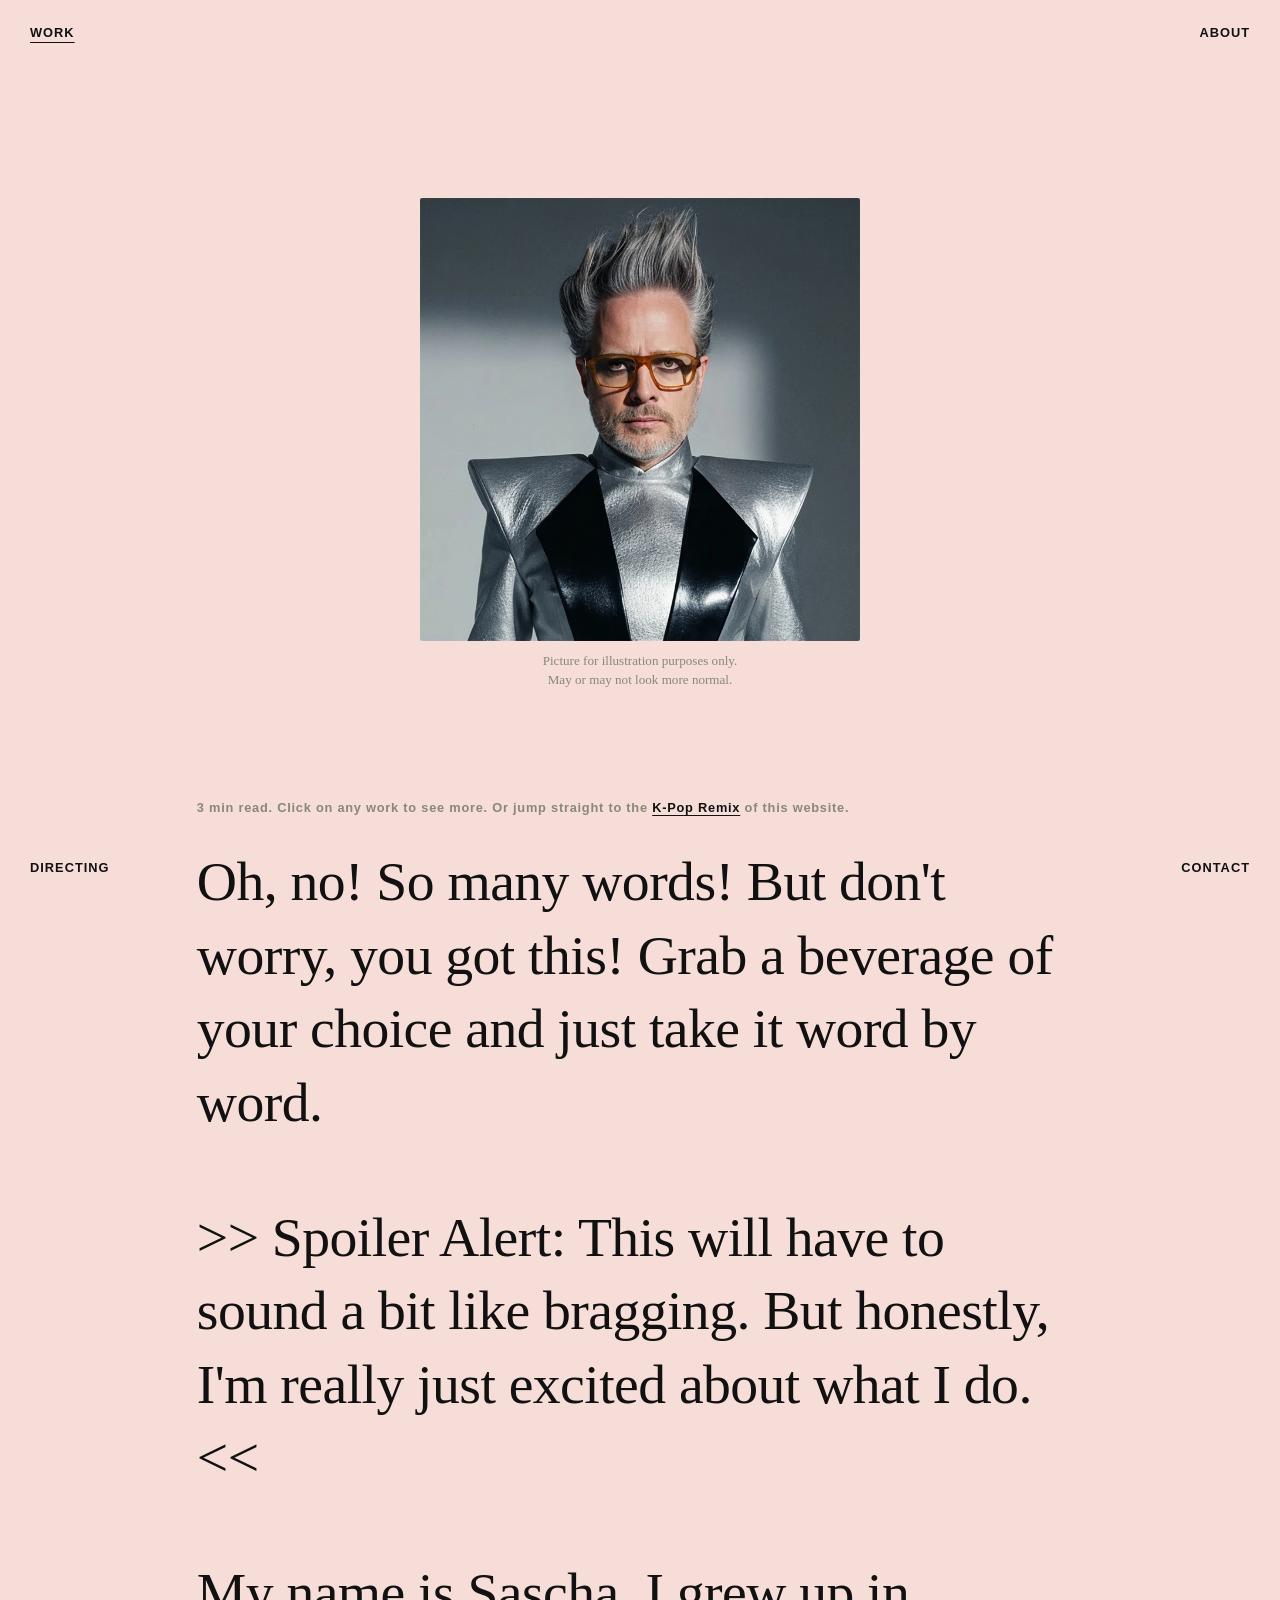
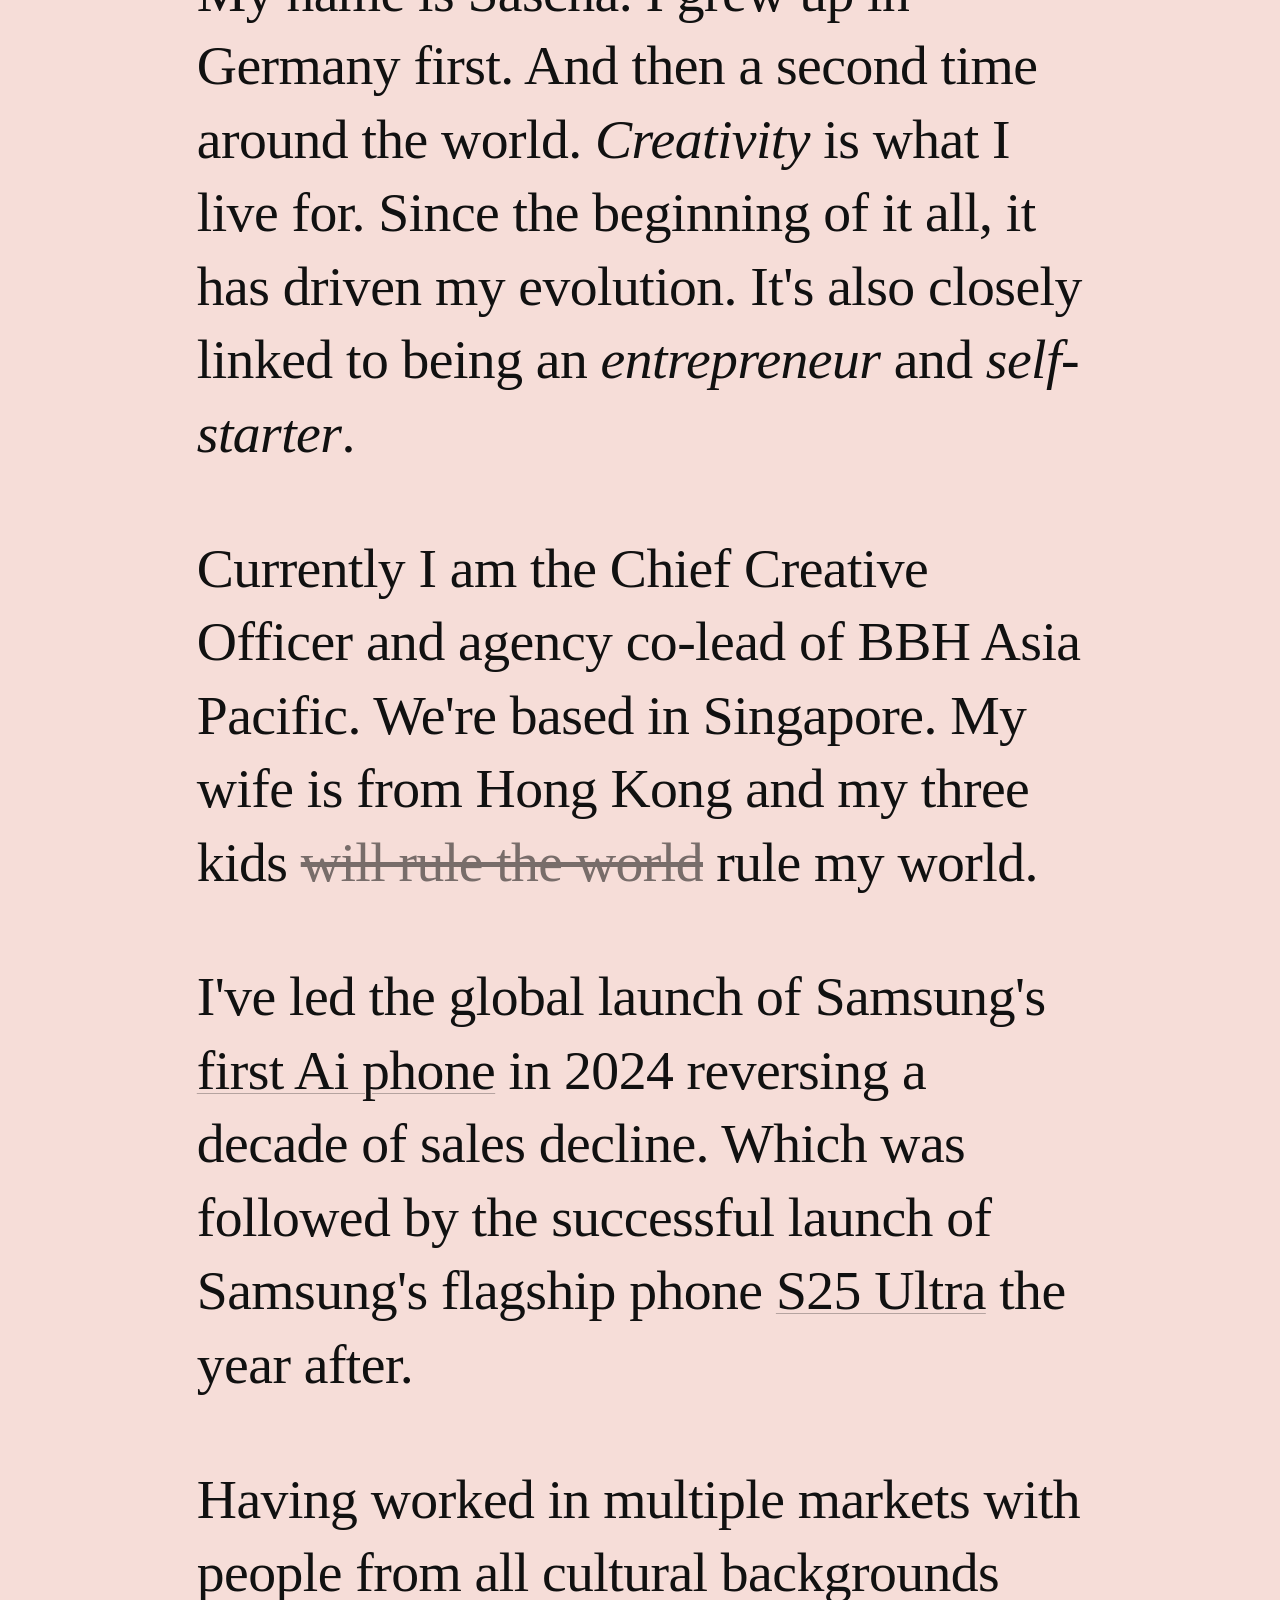
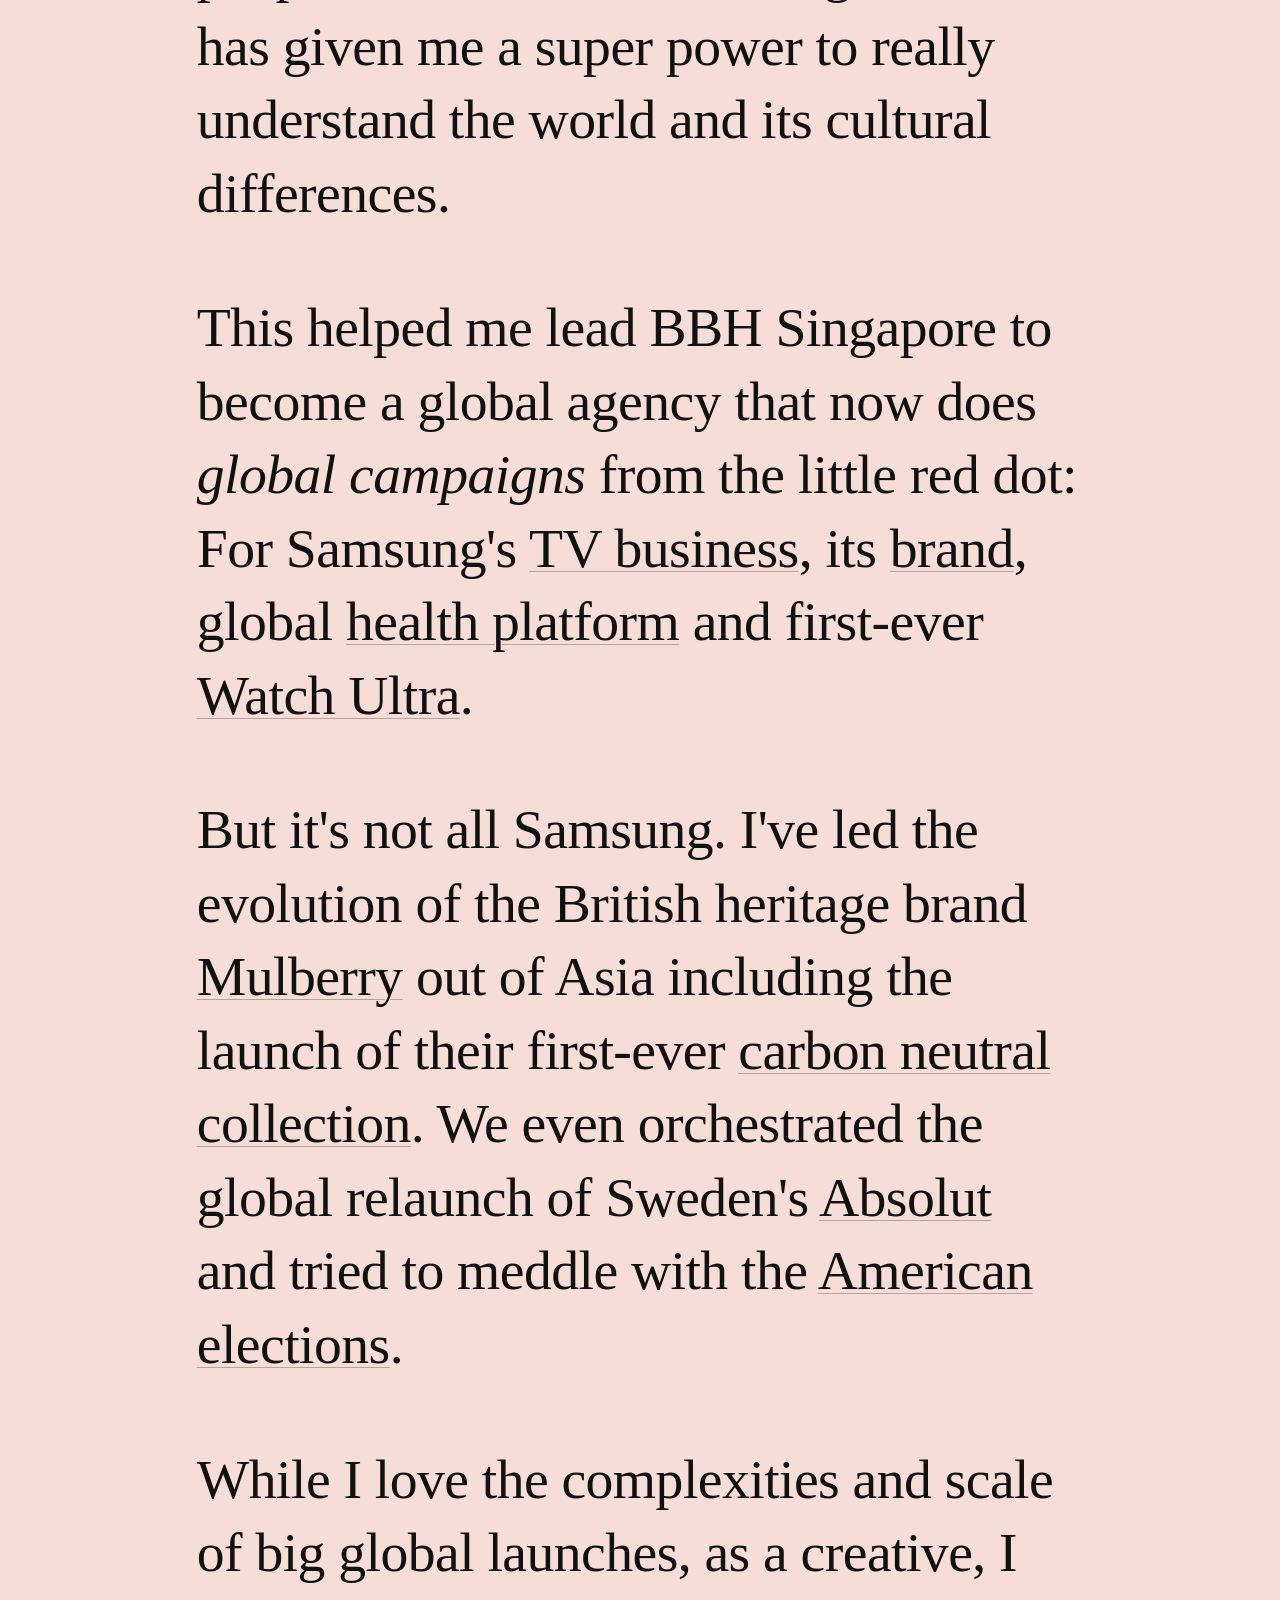
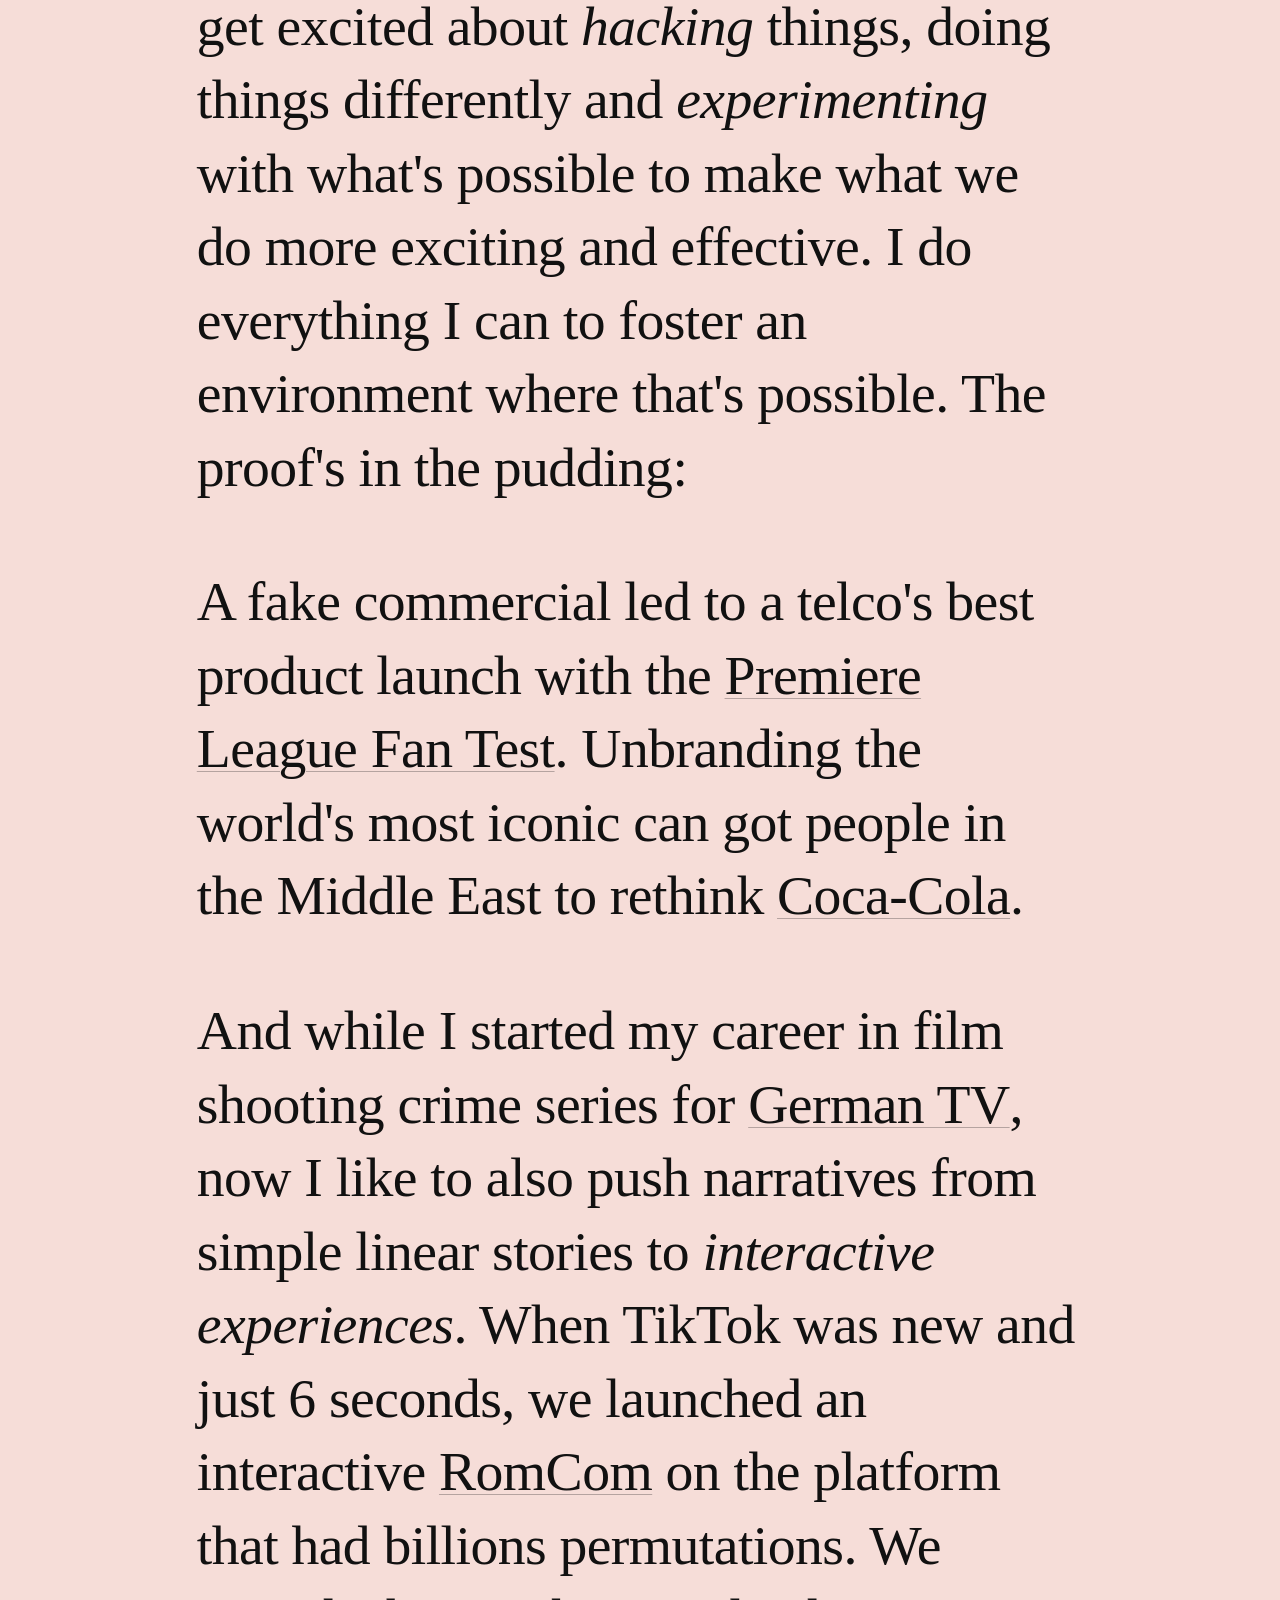
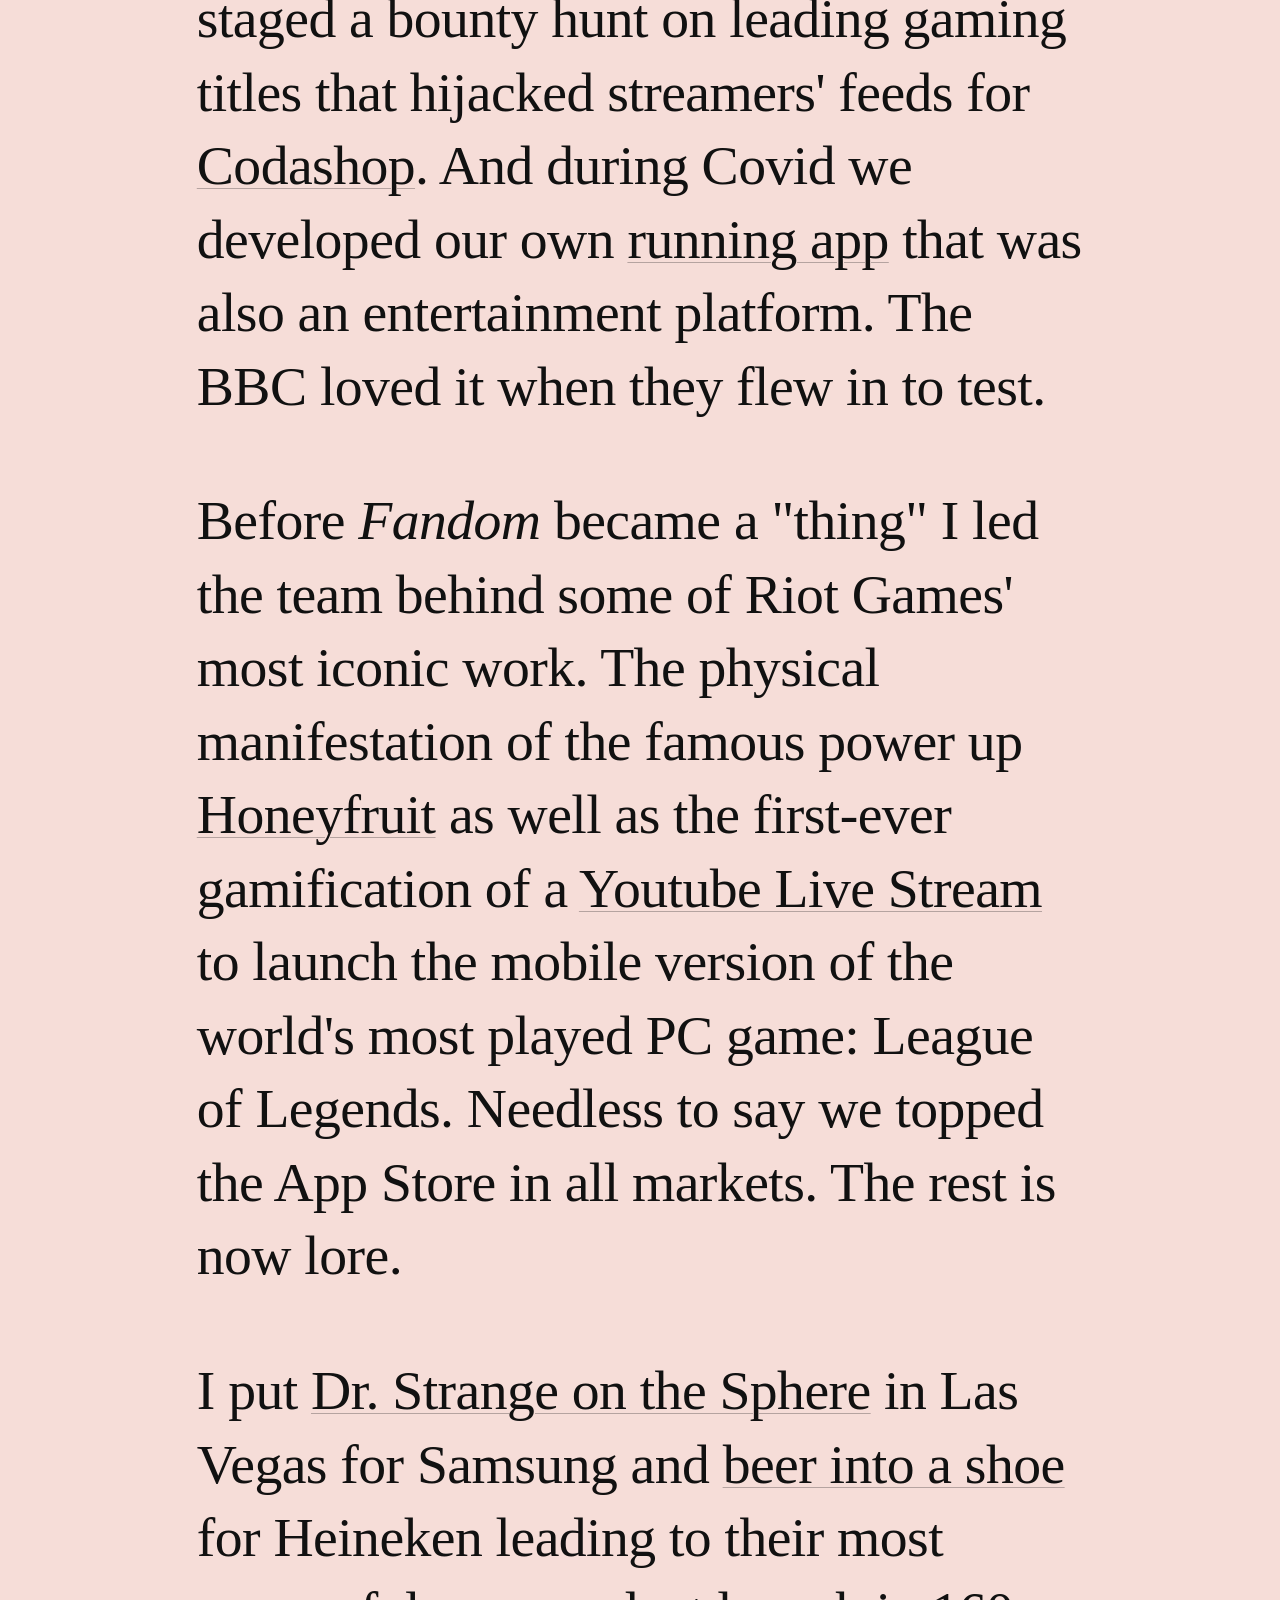
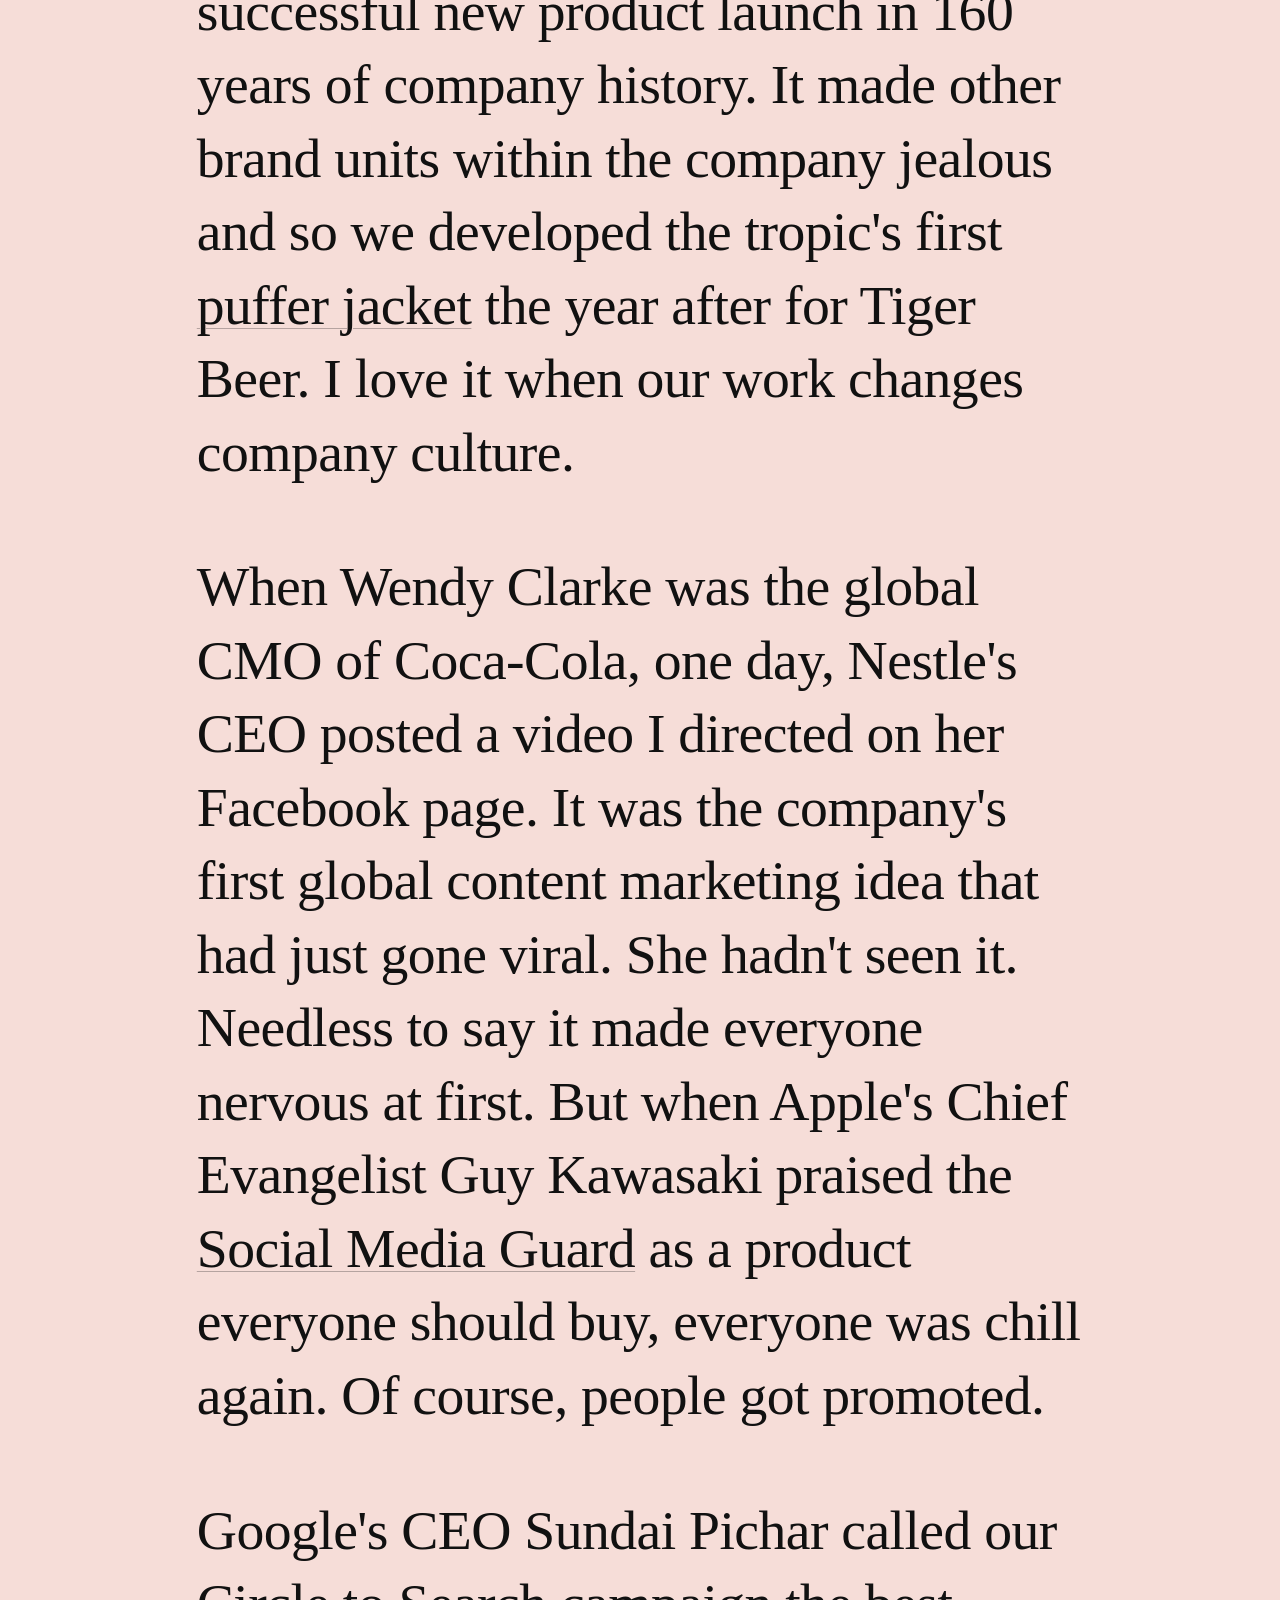
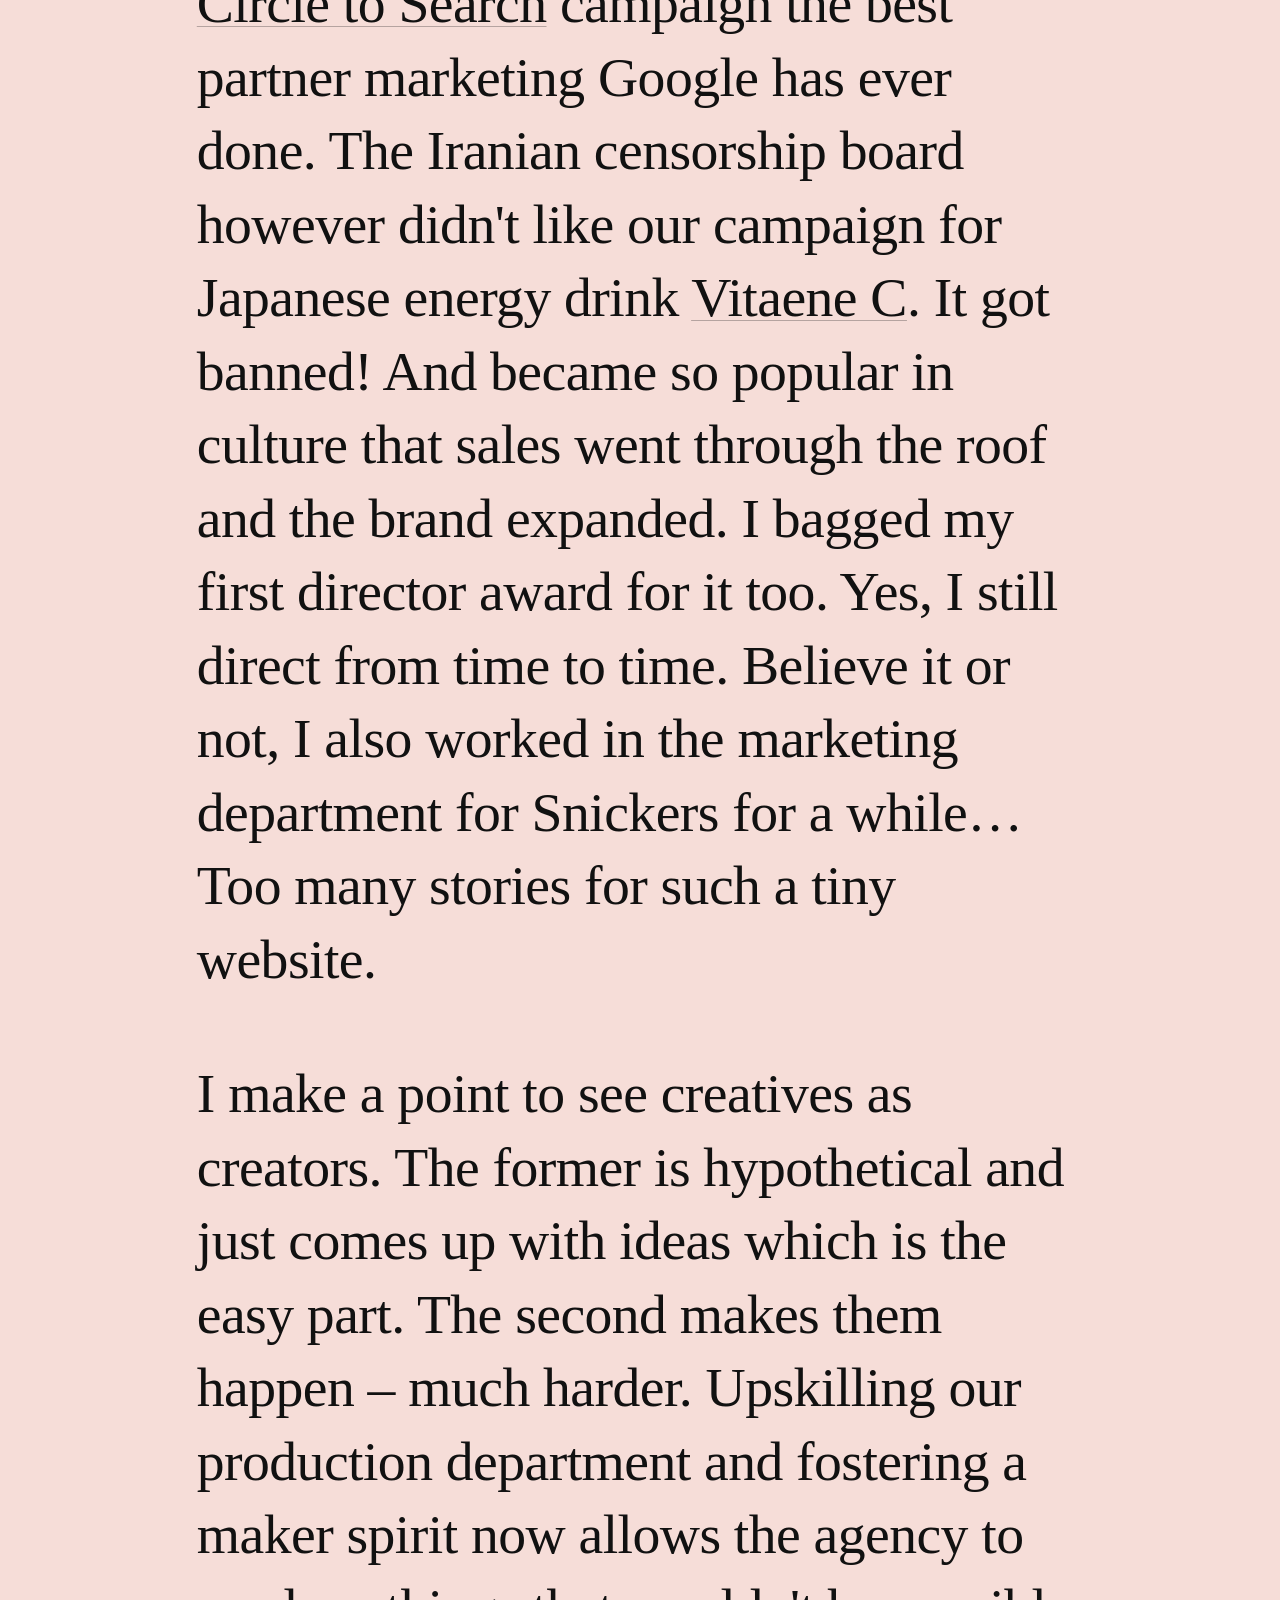
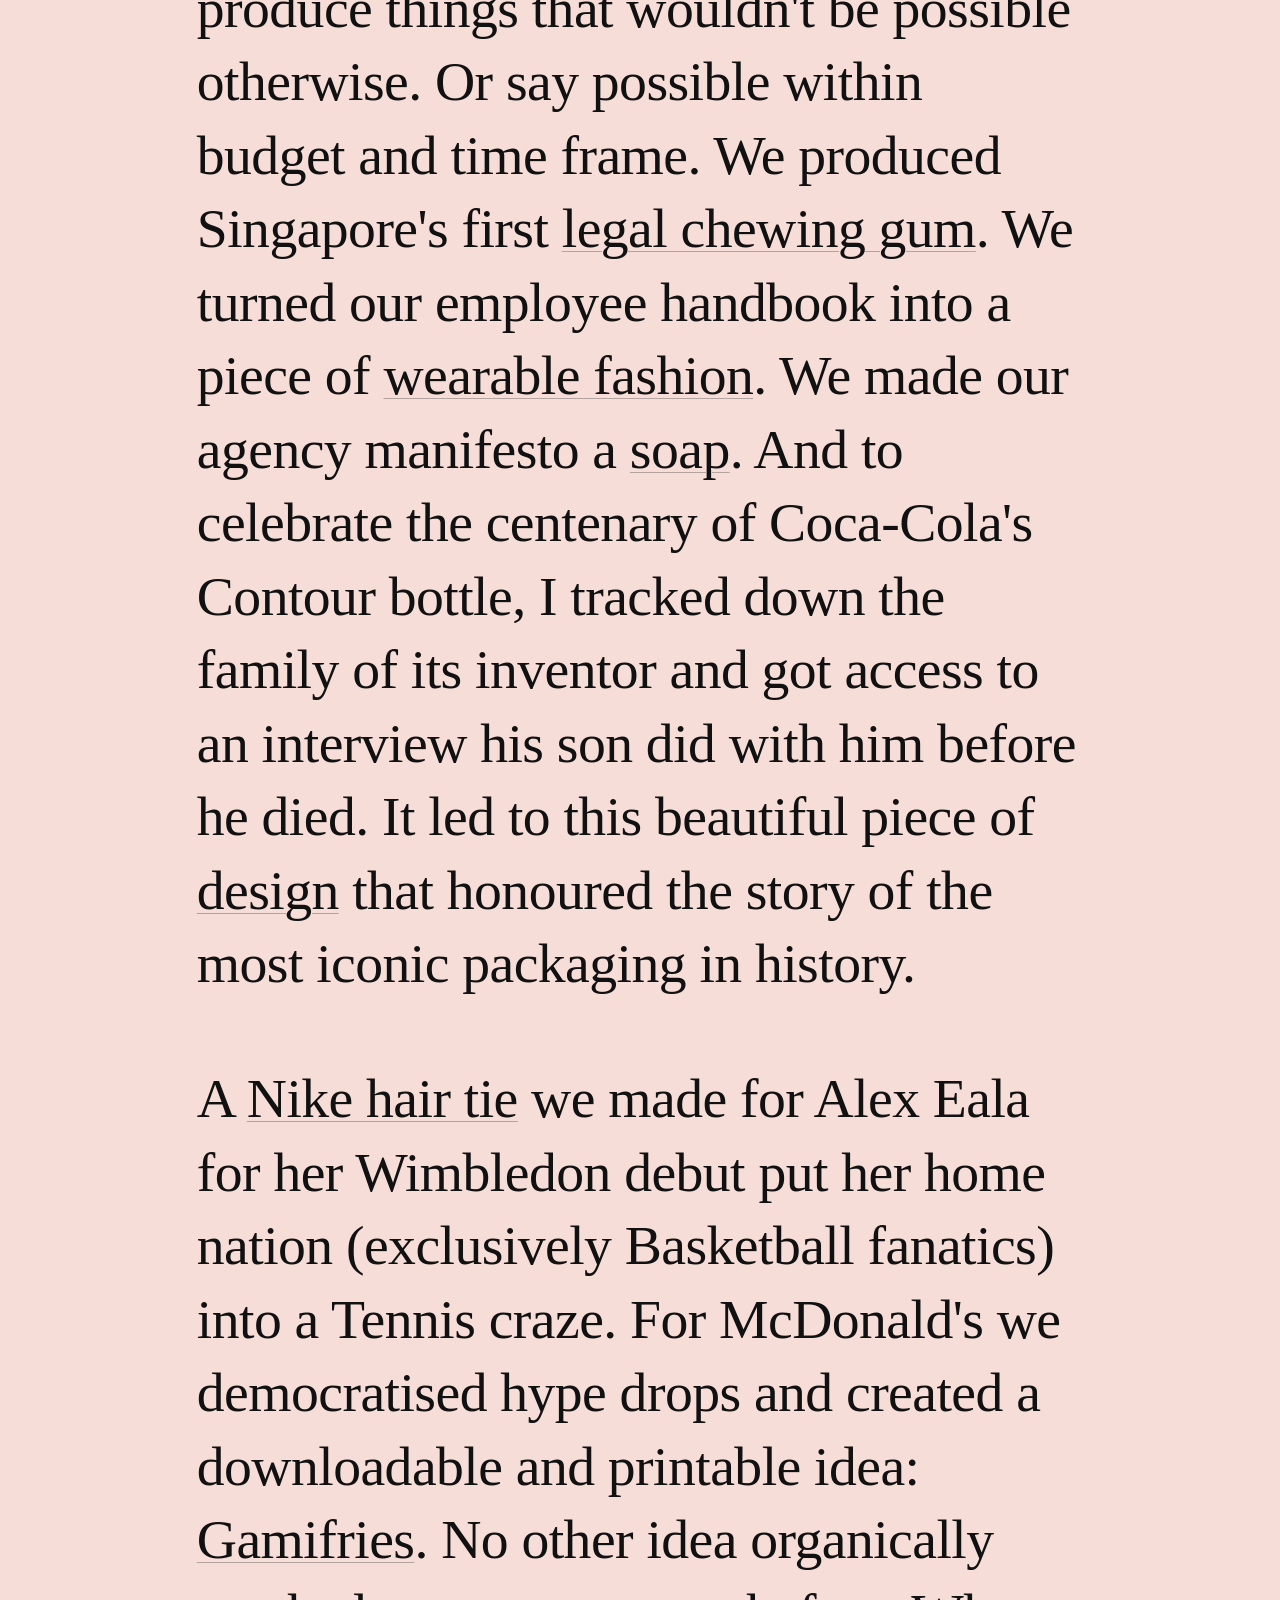
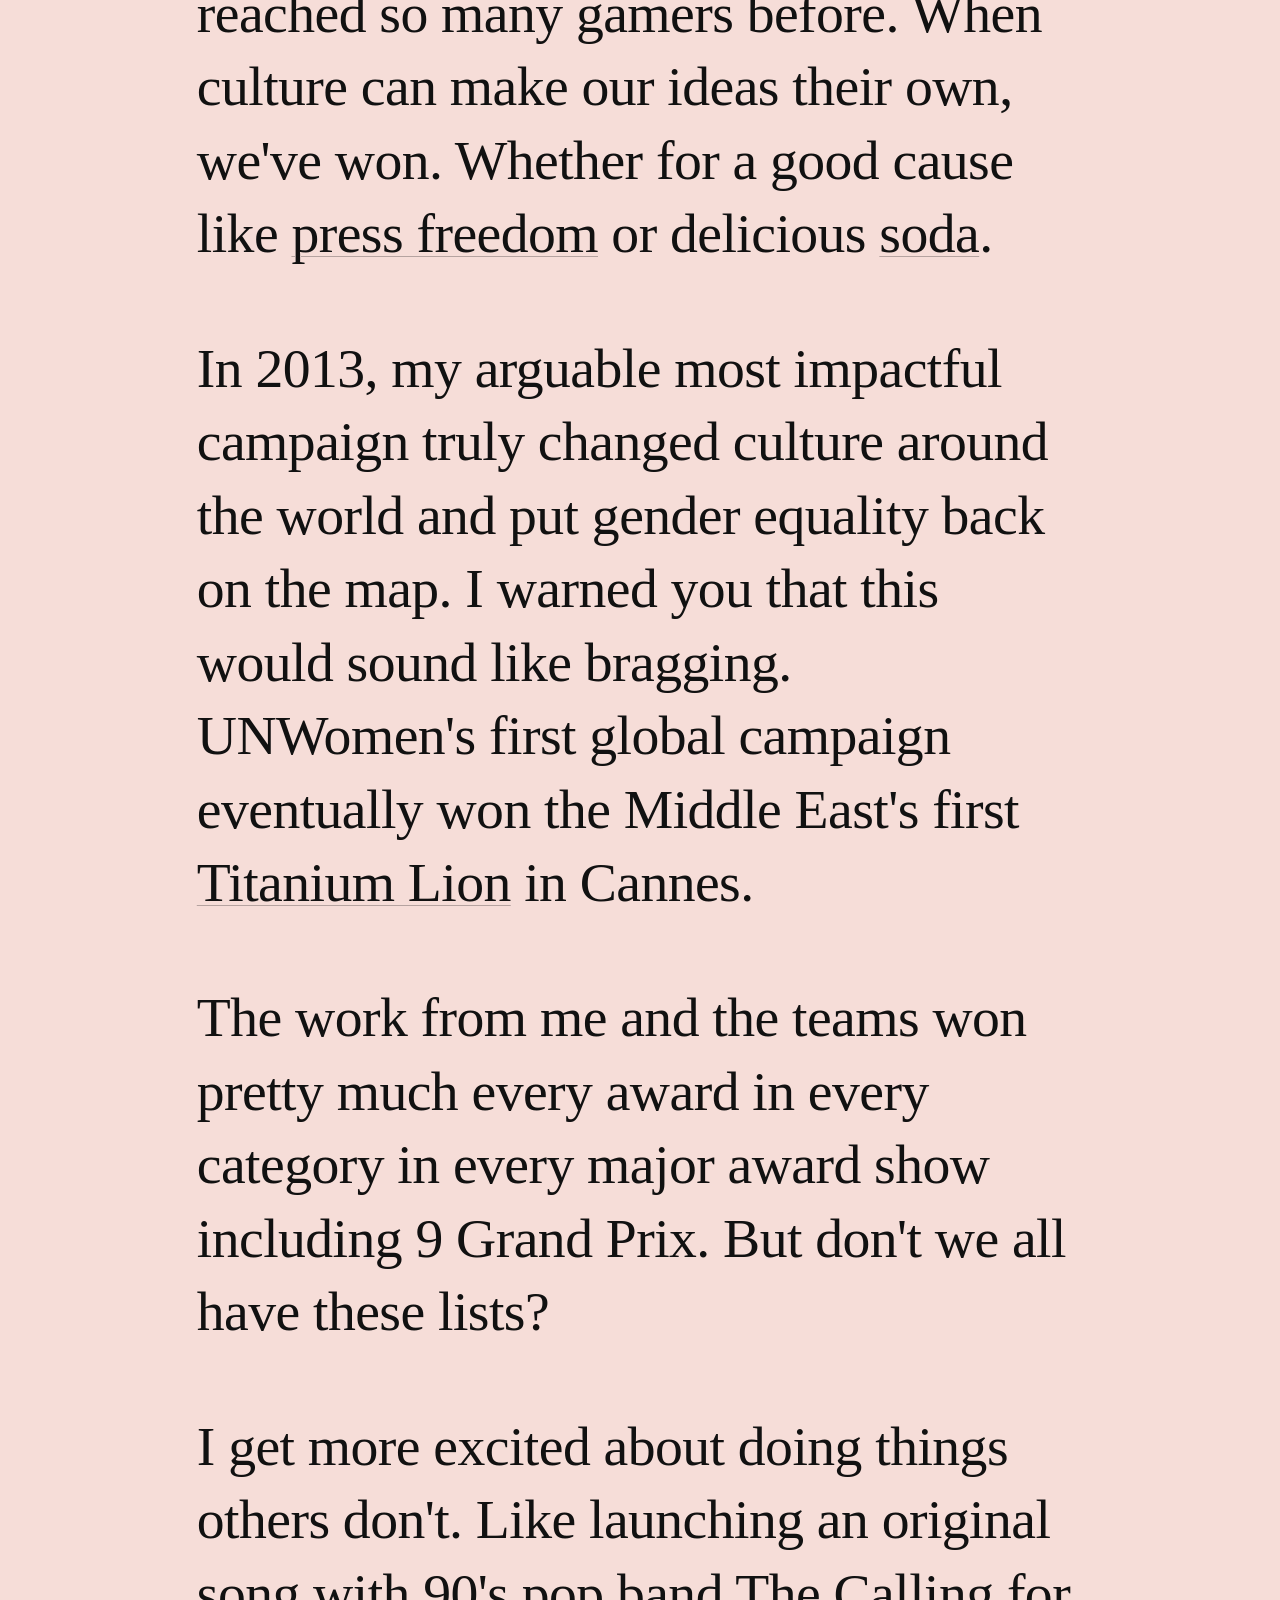
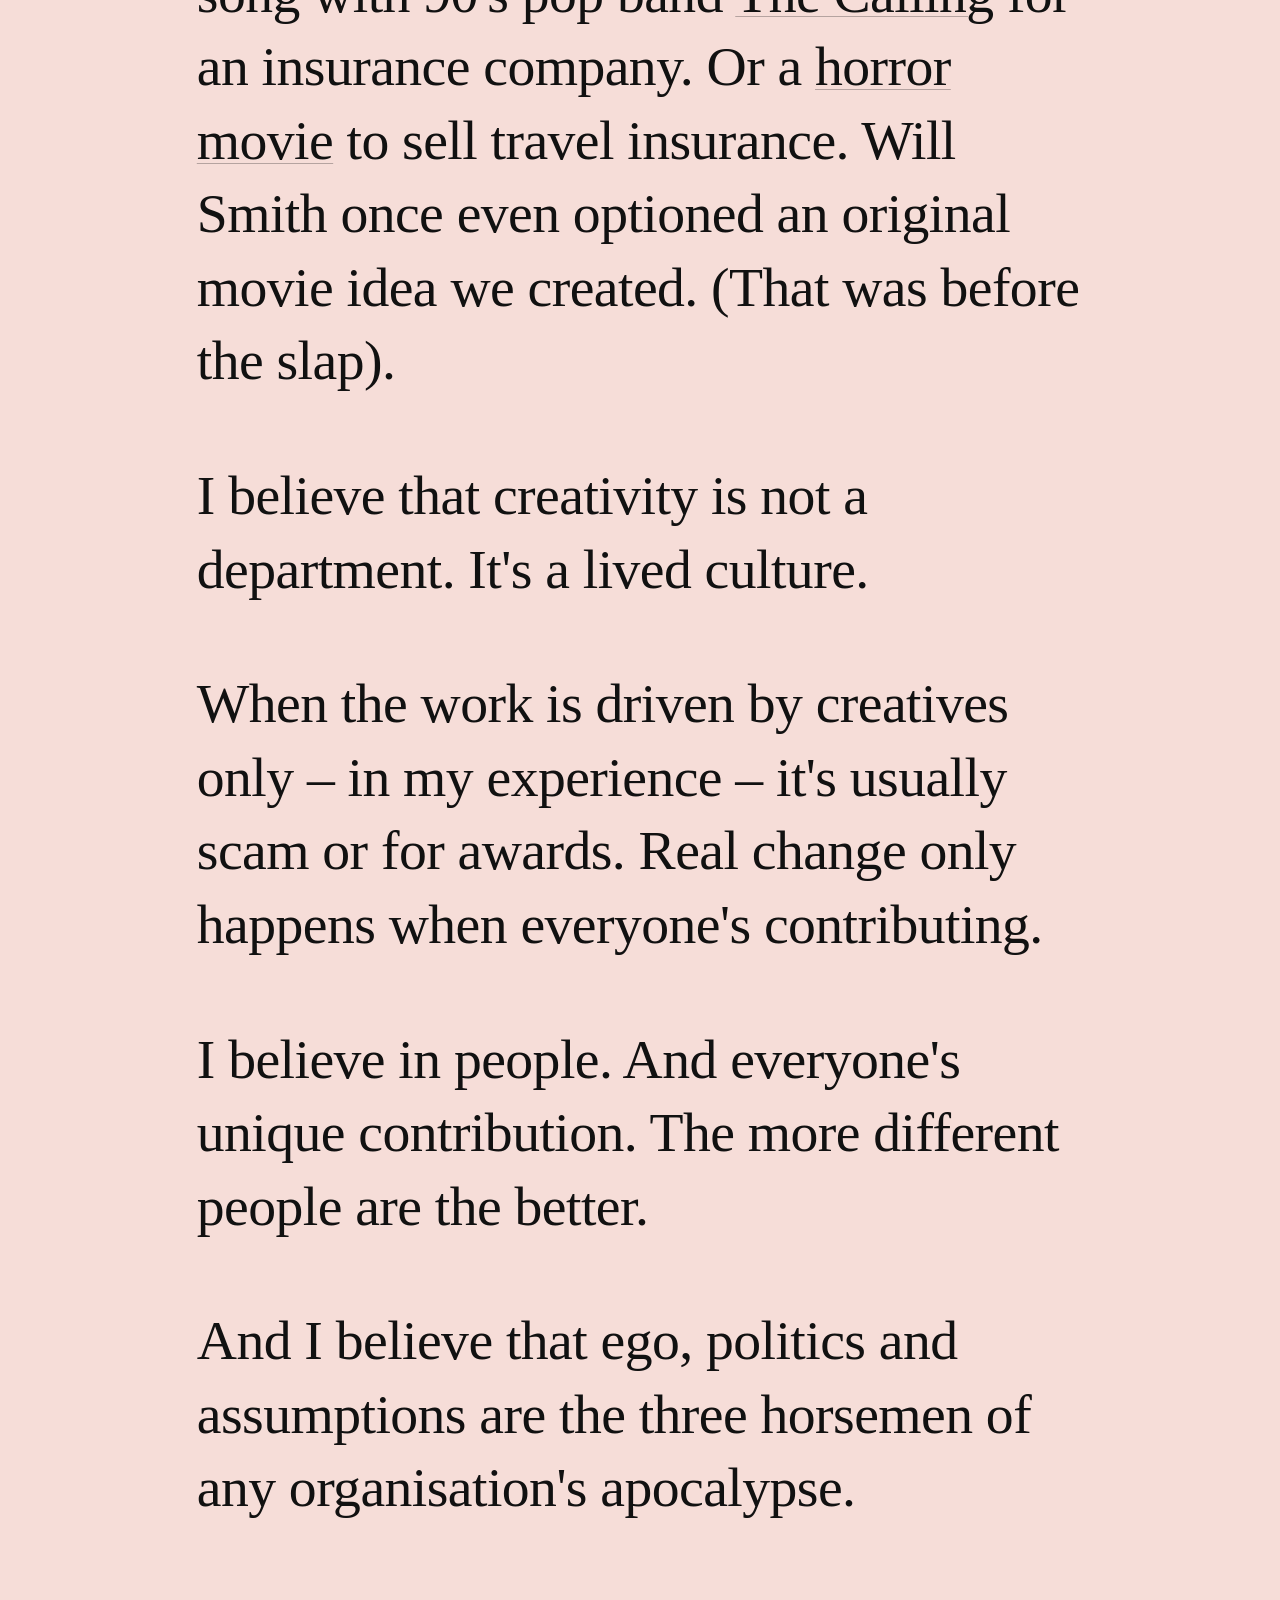
==== commit b23e0977: "Update index.html" ====
--- a/index.html
+++ b/index.html
@@ -37,7 +37,7 @@
 
       <p>My name is Sascha. I grew up in Germany first. And then a second time around the world. <em>Creativity</em> is what I live for. Since the beginning of it all, it has driven my evolution. It's also closely linked to being an <em>entrepreneur</em> and <em>self-starter</em>.</p>
 
-      <p>Currently I am the Chief Creative Officer and agency co-lead of BBH Asia Pacific. We're based in Singapore. My wife is from Hong Kong and my three kids <s>will</s> <s>rule the world</s> rule my world.</p>
+      <p>Currently I am the Chief Creative Officer and agency co-lead of BBH Asia Pacific. We're based in Singapore. My wife is from Hong Kong and my three kids <s>will rule the world</s> rule my world.</p>
 
       <p>I've led the global launch of Samsung's <span class="w" data-n="01">first Ai phone</span> in 2024 reversing a decade of sales decline. Which was followed by the successful launch of Samsung's flagship phone <span class="w" data-n="02">S25 Ultra</span> the year after.</p>
 
